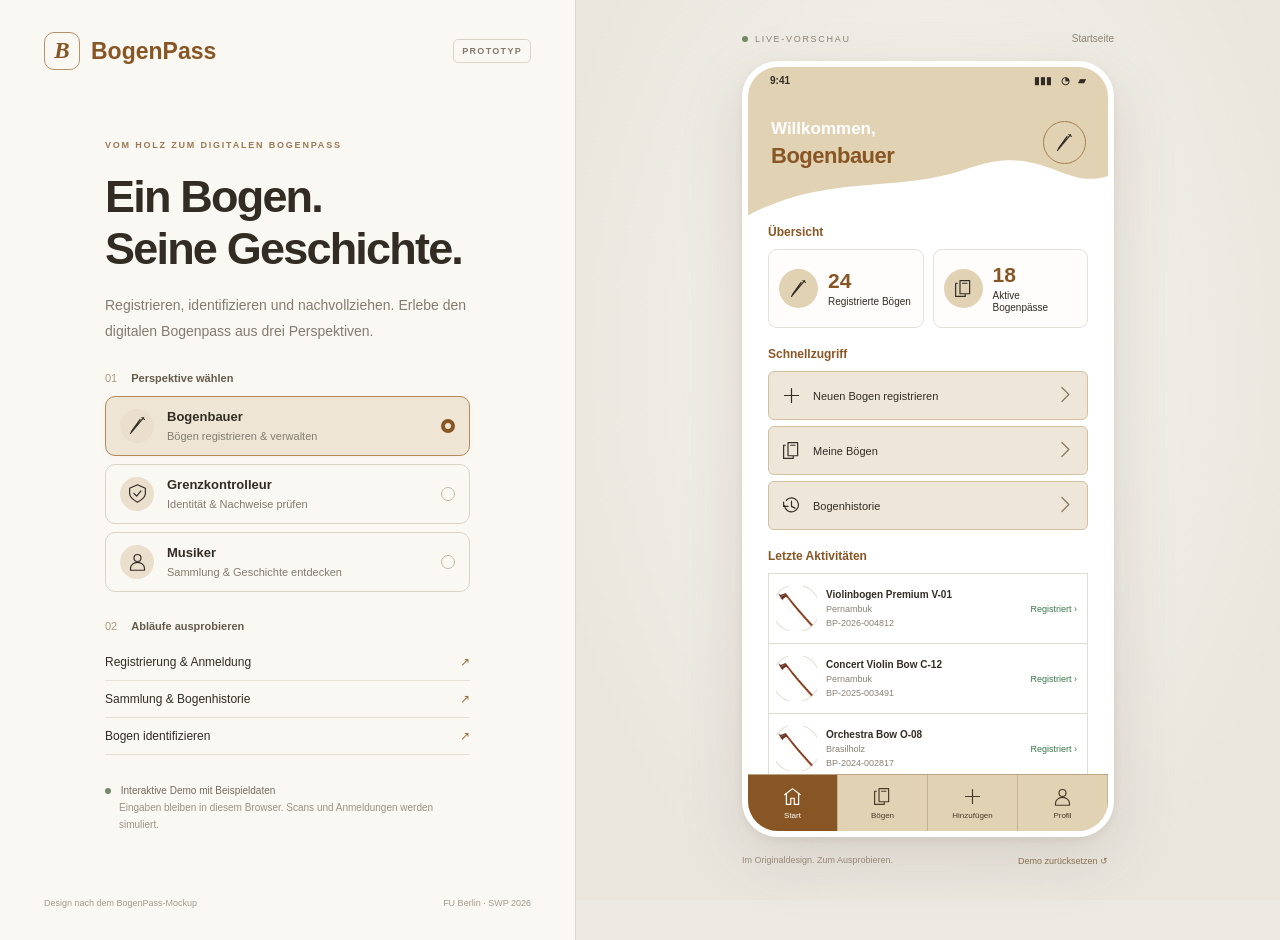
==== BogenPass_Interaktiv_04-11-2026_v0.1.html @ 751c23af "Init" ====
<!doctype html><html lang="de"><head><meta charset="UTF-8"><meta name="viewport" content="width=device-width,initial-scale=1,viewport-fit=cover"><meta name="theme-color" content="#e1d2b4"><meta name="color-scheme" content="light"><title>BogenPass – Interaktiver Prototyp</title><meta name="description" content="Der digitale Bogenpass. Interaktiver Prototyp für Registrierung, Sammlung und Identifikation von Streichbögen."><style>:root{--brown:#885525;--sand:#e1d2b4;--line:#dbd4c9;--ink:#322c25;--muted:#837b70;--cream:#f5f1e9;--green:#387749}*{box-sizing:border-box}body{margin:0;background:#edeae3;color:var(--ink);font:14px 'DM Sans',Arial,sans-serif}button,input,select{font:inherit}button,a,input,select{ -webkit-tap-highlight-color:transparent}button{cursor:pointer}button:focus-visible,a:focus-visible{outline:3px solid #b88b52;outline-offset:3px}button{color:inherit}a{color:inherit;text-decoration:none}.lab{width:45%;max-width:650px;min-height:100vh;background:#faf8f3;padding:32px 44px;display:flex;flex-direction:column;border-right:1px solid #dcd6cb}.brand{display:flex;align-items:center;gap:11px;font:800 23px Manrope,Arial;color:var(--brown)}.brandmark{display:grid;place-items:center;width:36px;height:38px;border:1px solid #b59268;border-radius:10px;font-family:Georgia,serif;font-style:italic}.pill{margin-left:auto;font:600 9px Arial;letter-spacing:1.3px;border:1px solid var(--line);padding:6px 8px;border-radius:5px;color:var(--muted)}.labbody{max-width:415px;margin:auto;padding:45px 0 35px}.eyebrow{font-size:9px;font-weight:700;letter-spacing:1.8px;color:#9a7955}h1{font:600 45px/1.16 Manrope,Arial;letter-spacing:-1.8px;margin:21px 0 18px}.intro{font-size:14px;line-height:1.8;color:var(--muted);max-width:365px}.caption{font-size:11px;color:#ad9b82;margin:28px 0 12px;display:flex;gap:14px}.caption span{font-size:11px;color:#655b4c;font-weight:600}.role{display:flex;align-items:center;gap:13px;background:transparent;border:1px solid var(--line);border-radius:10px;width:100%;text-align:left;padding:12px 14px;margin:8px 0}.role.active{background:#eee5d5;border-color:#b18b5c;box-shadow:0 2px 7px #76572e08}.role .roleicon{width:34px;height:34px;background:#e9dfcc;border-radius:50%;display:grid;place-items:center}.role b{display:block;font-size:13px;margin-bottom:3px}.role small{font-size:11px;color:var(--muted)}.radio{width:14px;height:14px;border:1px solid #c6b89f;border-radius:50%;margin-left:auto}.active .radio{border:4px solid var(--brown)}.scenarios button{display:flex;justify-content:space-between;width:100%;padding:11px 0;border:0;border-bottom:1px solid #e8e1d6;background:none;text-align:left;font-size:12px}.scenarios button span{color:#99723e}.note{font-size:10px;color:#746b60;line-height:1.7;margin-top:27px}.dot{display:inline-block;width:6px;height:6px;background:#758964;border-radius:50%;margin-right:7px}.note small{font-size:10px;color:#9a9185;padding-left:14px;display:block;max-width:330px}.lab footer{display:flex;justify-content:space-between;gap:10px;font-size:9px;color:#a49b8e}.stage{position:fixed;inset:0 0 0 45%;display:flex;flex-direction:column;align-items:center;justify-content:center;padding:24px;background:radial-gradient(ellipse at 50% 40%,#f8f6f0 0,#eae6de 80%)}.preview-label{display:flex;align-items:center;font-size:9px;letter-spacing:1.7px;color:#8c8375;margin-bottom:17px;width:372px}.preview-label #screenlabel{margin-left:auto;letter-spacing:0;font-size:10px}.phone{width:372px;height:min(776px,calc(100dvh - 115px));min-height:570px;background:white;border:6px solid #fff;border-radius:36px;box-shadow:0 22px 65px #493a2925,0 3px 9px #493a2912;overflow:hidden;position:relative;display:flex;flex-direction:column}.statusbar{height:29px;flex-shrink:0;background:var(--sand);display:flex;justify-content:space-between;padding:8px 22px 0;font-size:10px;font-weight:bold}header{height:123px;position:relative;flex-shrink:0;padding:23px 23px 36px;isolation:isolate}header:before{content:'';position:absolute;inset:-1px 0 0;background:var(--sand);clip-path:path('M0 0H400V61C350 132 300 45 220 88S80 65 0 123Z');z-index:-1}header p{color:white;font-size:17px;font-weight:600;margin:0 0 4px}header h2{font-size:22px;color:var(--brown);margin:0;font-weight:800;letter-spacing:-.5px}.headicon{position:absolute;right:22px;top:25px;border:1px solid #a47d51;width:43px;height:43px;border-radius:50%;display:grid;place-items:center}.back{border:0;background:none;padding:0 0 9px;font-size:11px;color:var(--brown)}#content{flex:1;min-height:0;overflow:auto;padding:2px 20px 22px;scrollbar-width:thin}h3{font-size:12px;color:var(--brown);margin:19px 0 10px}h3:first-child{margin-top:4px}.stats{display:grid;grid-template-columns:1fr 1fr;gap:9px}.stat{display:flex;align-items:center;gap:10px;border:1px solid #e4e0d9;border-radius:9px;padding:13px 10px;background:#fefdfb}.stat .round{background:var(--sand);width:39px;height:39px;border-radius:50%;display:grid;place-items:center;flex-shrink:0}.stat b{display:block;color:var(--brown);font-size:21px}.stat small{font-size:10px;line-height:1.2;display:block;margin-top:3px}.quick{display:flex;width:100%;align-items:center;gap:11px;text-align:left;background:#eee6d8;border:1px solid #d3c0a2;border-radius:6px;padding:12px;margin:6px 0;font-size:11px}.quick .chev{margin-left:auto;color:#8a7760}.bowrow{display:flex;align-items:center;width:100%;text-align:left;background:white;border:1px solid #e0dbd3;padding:12px 7px;gap:9px}.bowrow:first-child{border-radius:8px 8px 0 0}.bowrow:last-child{border-radius:0 0 8px 8px}.bowrow+.bowrow{border-top:0}.bowrow img{width:41px;height:45px;object-fit:cover}.bowrow b{font-size:10px;display:block;line-height:1.5}.bowrow small{font-size:9px;color:#8a8174;display:block;line-height:1.6}.bowrow .badge{margin-left:auto;color:var(--green);font-size:9px;padding-right:3px}.bowrow:hover{background:#fcfaf6}.bottomnav{height:57px;display:flex;background:var(--sand);border-top:1px solid #bca483;flex-shrink:0}.bottomnav button{flex:1;border:0;border-right:1px solid #c5b28e;background:transparent;display:flex;flex-direction:column;align-items:center;justify-content:center;gap:4px;font-size:8px}.bottomnav button.active{background:var(--brown);color:#fff}.icon{width:21px;height:21px;stroke:currentColor;stroke-width:1.35;fill:none;stroke-linecap:round;stroke-linejoin:round}.stagefoot{display:flex;justify-content:space-between;width:372px;font-size:9px;color:#9a8e7c;margin-top:18px}.stagefoot button{border:0;background:none;color:#8c7557;font-size:9px}.search{width:100%;background:#f2ecdf;border:1px solid #d1bb97;border-radius:6px;padding:11px 12px;margin:4px 0 15px}.filters{display:flex;gap:6px;margin-bottom:15px}.filters button{font-size:10px;border:1px solid var(--line);border-radius:20px;background:white;padding:7px 12px}.filters button.active{background:var(--brown);color:white;border-color:var(--brown)}.hero-bow{display:block;width:172px;height:172px;border-radius:50%;margin:5px auto 23px;border:1px solid #bfa17a;object-fit:cover}.primary,.secondary{width:100%;border:1px solid #ad8857;border-radius:8px;padding:12px;font-size:12px;margin-top:10px;background:var(--sand)}.primary:hover{background:#d4bd94}.secondary{background:white}.split{display:flex;gap:9px}.split>*{flex:1}.field{display:block;font-size:10px;color:#625747;margin:11px 0}.field input,.field select{display:block;width:100%;padding:11px;border:1px solid #e2dcd2;background:#f0efec;border-radius:8px;margin-top:5px;outline-color:#ac8656}.field input[type=file]{font-size:10px}.hint{font-size:11px;color:var(--muted);line-height:1.6}.center{text-align:center}.smalllink{display:block;text-align:right;color:var(--brown);font-size:10px;margin-top:12px;border:0;background:transparent;width:100%}.detail{margin:0}.detail div{display:flex;justify-content:space-between;gap:15px;border-bottom:1px solid #eee9e1;padding:9px 0;font-size:11px}.detail dt{color:var(--muted)}.detail dd{margin:0;text-align:right;font-weight:500}.idcard{padding:13px;border:1px solid #d1bb97;border-radius:8px;background:#f7f1e6;margin:10px 0 17px}.idcard b{display:block;font-size:13px}.idcard small{font-size:10px;color:var(--muted);line-height:2}.alert{padding:12px;border:1px solid #a4cfb0;background:#e9f6ec;border-radius:8px;color:#356542;font-size:11px;line-height:1.5;margin:15px 0}.alert.error{border-color:#e5aaaa;background:#fff0ef;color:#9b3d36}.timeline{padding-left:23px;border-left:1px solid #d1bb97;margin:20px 10px}.event{position:relative;border:1px solid #ded6c8;border-radius:8px;padding:12px;margin:13px 0}.event:before{content:'';position:absolute;width:12px;height:12px;background:var(--sand);border:1px solid #aa8758;border-radius:50%;left:-31px;top:17px}.event time{font-size:9px;color:#a17a47}.event b{display:block;font-size:11px;margin:3px 0}.event p{font-size:10px;color:#7f7567;margin:0;line-height:1.6}.scanframe{height:218px;border:1px solid #b79a73;position:relative;margin:8px 0 18px;display:grid;place-items:center;background:#faf8f3}.scanframe img{width:175px;height:175px;object-fit:cover}.scanframe:before,.scanframe:after{content:'';position:absolute;width:29px;height:29px;border-color:var(--brown);border-style:solid}.scanframe:before{left:12px;top:12px;border-width:3px 0 0 3px}.scanframe:after{right:12px;bottom:12px;border-width:0 3px 3px 0}.scanline{position:absolute;left:20px;right:20px;height:2px;background:#a17a47;animation:scan 1.4s infinite alternate;box-shadow:0 0 15px #bda67a}@keyframes scan{from{top:25px}to{top:190px}}.resultmark{position:absolute;display:grid;place-items:center;bottom:15px;right:20px;width:49px;height:49px;background:#4ca951;color:white;font-size:30px;border-radius:50%}.resultmark.fail{background:#bd4b44}.profile{display:flex;align-items:center;gap:12px;margin:5px 0 24px}.avatar{width:49px;height:49px;background:var(--sand);border-radius:50%;display:grid;place-items:center}.profile b{font-size:14px;color:var(--brown)}.profile small{display:block;font-size:10px;color:var(--muted);margin-top:5px}.empty{padding:30px 5px;color:var(--muted);text-align:center;font-size:12px}.step{display:flex;gap:5px;margin-bottom:15px}.step span{height:3px;background:#eee7db;flex:1}.step .done{background:var(--brown)}dialog{border:1px solid #d4c2a4;border-radius:17px;max-width:360px;width:calc(100% - 30px);padding:27px;box-shadow:0 15px 80px #31231133}dialog::backdrop{background:#2d241e55;backdrop-filter:blur(3px)}.close{position:absolute;right:12px;top:9px;background:none;border:0;font-size:25px;color:var(--muted)}dialog h2{color:var(--brown);font-size:20px;margin:8px 0 15px}dialog p{font-size:12px;line-height:1.6}#toast{position:fixed;bottom:25px;left:50%;transform:translateX(-50%);background:#403425;color:white;padding:12px 20px;border-radius:9px;box-shadow:0 5px 20px #0002;font-size:12px;opacity:0;pointer-events:none;transition:opacity .2s;z-index:5}#toast.show{opacity:1}.upload{background:#f5efe3;border:1px dashed #b99b70;border-radius:10px;padding:16px;text-align:center}.upload input{width:100%;font-size:10px;margin-top:12px}.passwordwrap{display:flex;align-items:center;background:#f0efec;border:1px solid #e2dcd2;border-radius:8px;margin-top:5px}.passwordwrap input{border:0;margin:0;background:transparent;min-width:0}.passwordwrap button{border:0;background:none;color:var(--brown);font-size:10px;margin-right:9px}.success-icon{font-size:34px;background:#4ca951;color:white;width:65px;height:65px;border-radius:50%;display:grid;place-items:center;margin:12px auto 20px}@media(min-height:870px){.labbody{padding-top:70px;padding-bottom:65px}}@media(max-width:1000px){.lab{padding:28px; width:43%}.stage{left:43%}h1{font-size:37px}.lab footer{flex-direction:column}}@media(max-width:700px){body{background:white}.lab{min-height:0;width:100%;max-width:none;padding:15px 18px;border:0}.brand{font-size:19px}.brandmark{width:29px;height:30px}.labbody{padding:0;max-width:none;width:100%}.eyebrow,h1,.intro,.caption,.scenarios,.note,.lab footer{display:none}#roles{display:flex;gap:6px;margin-top:12px}.role{padding:9px 5px;justify-content:center;border-radius:7px;gap:0}.role b{font-size:10px;margin:0}.role small,.roleicon,.radio{display:none!important}.stage{position:static;padding:6px 0 0;background:white}.preview-label,.stagefoot{display:none}.phone{border:0;border-radius:0;width:100%;max-width:450px;height:calc(100dvh - 116px);min-height:510px;box-shadow:none}.statusbar{display:none}header:before{clip-path:polygon(0 0,100% 0,100% 55%,95% 65%,85% 70%,70% 60%,60% 62%,40% 80%,25% 78%,12% 80%,0 100%)}#toast{bottom:70px;width:85%;text-align:center}}

/* Shared export and mobile app presentation */
:root{color-scheme:light}body{font-family:Arial,sans-serif}h1{font-family:Arial,sans-serif}
header:before{display:none}.header-wave{position:absolute;inset:0;width:100%;height:100%;z-index:-1;pointer-events:none}
header{isolation:isolate}.statusbar{background:#e1d2b4;color:#322c25}
.bottomnav{background:#e1d2b4}.bottomnav button{background:#e1d2b4;color:#493a29;appearance:none}.bottomnav button.active{background:#885525;color:#fff}.bottomnav button.active svg{stroke:#fff}
.mobile-switch{display:none}
@media(max-width:700px){
 html,body{height:100%;overflow:hidden;background:#fff}
 .lab{height:44px;min-height:0;padding:0 16px;display:flex;flex-direction:row;align-items:center;background:#faf8f3;border-bottom:1px solid #e8e0d2}
 .lab>.brand,.labbody{display:none}.mobile-switch{display:flex;width:100%;align-items:center;justify-content:space-between;gap:10px;color:#88775f;font-size:10px}
 .mobile-switch label{display:flex;align-items:center;gap:7px}.mobile-switch select{appearance:auto;border:1px solid #cbb694;border-radius:6px;background:#f4ede0;color:#795027;font-size:11px;font-weight:600;padding:5px 7px;max-width:175px;outline-color:#aa8659}
 .stage{height:calc(100% - 44px);height:calc(100dvh - 44px);padding:0;display:flex;justify-content:flex-start}.phone{width:100%;height:100%;min-height:0;max-width:450px;flex-shrink:1}.statusbar{display:none}
 header{height:137px;padding:27px 23px 36px}header p{color:#fff;font-size:17px}header h2{color:#885525;font-size:23px}.headicon{top:28px;background:#e1d2b4;color:#493a29}
 #content{padding-top:8px;padding-bottom:20px}h3{color:#885525}.stat b{color:#885525}.stat .round{background:#e1d2b4}
 .bottomnav{height:calc(60px + env(safe-area-inset-bottom,0px));padding-bottom:env(safe-area-inset-bottom,0px)}.bottomnav button{font-size:9px}.bottomnav .icon{width:23px;height:23px}
}
</style></head><body><aside class="lab"><a class="brand" href="#home"><span class="brandmark">B</span> BogenPass<span class="pill">PROTOTYP</span></a><div class="labbody"><div class="eyebrow">VOM HOLZ ZUM DIGITALEN BOGENPASS</div><h1>Ein Bogen.<br>Seine Geschichte.</h1><p class="intro">Registrieren, identifizieren und nachvollziehen. Erlebe den digitalen Bogenpass aus drei Perspektiven.</p><div class="caption">01 <span>Perspektive wählen</span></div><div id="roles"></div><div class="caption">02 <span>Abläufe ausprobieren</span></div><div class="scenarios"><button data-go="welcome">Registrierung & Anmeldung <span>↗</span></button><button data-go="collection">Sammlung & Bogenhistorie <span>↗</span></button><button data-go="scan">Bogen identifizieren <span>↗</span></button></div><div class="note"><span class="dot"></span> Interaktive Demo mit Beispieldaten<br><small>Eingaben bleiben in diesem Browser. Scans und Anmeldungen werden simuliert.</small></div></div><footer>Design nach dem BogenPass-Mockup <span>FU Berlin · SWP 2026</span></footer><div class="mobile-switch"><span>Interaktive Demo</span><label>Rolle <select id="mobile-role" aria-label="Demo-Rolle wählen"><option value="builder">Bogenbauer</option><option value="control">Grenzkontrolleur</option><option value="musician">Musiker</option></select></label></div></aside><main class="stage"><div class="preview-label"><span class="dot"></span> LIVE-VORSCHAU <span id="screenlabel">Startseite</span></div><div class="phone"><div class="statusbar"><span>9:41</span><span>▮▮▮ &nbsp; ◔ &nbsp; ▰</span></div><header id="header"></header><section id="content"></section><nav id="nav" aria-label="Hauptnavigation"></nav></div><div class="stagefoot"><span>Im Originaldesign. Zum Ausprobieren.</span><button id="reset">Demo zurücksetzen ↺</button></div></main><dialog id="modal"><form method="dialog"><button class="close" aria-label="Schließen">×</button></form><div id="modalbody"></div></dialog><div id="toast" role="status"></div><script>const $=s=>document.querySelector(s);const icons={home:'M3 10 12 3l9 7M5 9v12h5v-7h4v7h5V9',collection:'M8 3h11v15H8zM5 6H3v15h11v-2M11 6h5',add:'M12 4v16M4 12h16',user:'M12 12a4 4 0 1 0 0-8 4 4 0 0 0 0 8M4 22v-2a8 7 0 0 1 16 0v2Z',scan:'M3 8V3h5M16 3h5v5M21 16v5h-5M8 21H3v-5M7 12h10',shield:'M12 2 3 6v6c0 5 9 10 9 10s9-5 9-10V6ZM8 12l3 3 5-6',history:'M3 8v5h5M4 12a8 8 0 1 0 2-6M12 7v6l4 2',arrow:'m9 4 8 8-8 8',bow:'M4 21 19 3M5 19l10-14M17 3l3 2',edit:'m4 16 12-12 4 4-12 12-5 1Z',check:'m5 12 5 5L20 6',mail:'M3 5h18v14H3zM3 5l9 8 9-8',settings:'M12 8a4 4 0 1 0 0 8 4 4 0 0 0 0-8M12 2v3M12 19v3M2 12h3M19 12h3M5 5l2 2M17 17l2 2M5 19l2-2M17 7l2-2'};const ico=k=>`<svg class="icon" viewBox="0 0 24 24" aria-hidden="true"><path d="${icons[k]||icons.bow}"/></svg>`;const roles={builder:{title:'Bogenbauer',desc:'Bögen registrieren & verwalten',icon:'bow',name:'Max Mustermann',email:'max.mustermann@bogenpass.de'},control:{title:'Grenzkontrolleur',desc:'Identität & Nachweise prüfen',icon:'shield',name:'Martin Schneider',email:'martin.schneider@example.de'},musician:{title:'Musiker',desc:'Sammlung & Geschichte entdecken',icon:'user',name:'Anna Wagner',email:'anna.wagner@bogenpass.de'}};const original=[{id:'BGP-8F4A-291C',name:'Violinbogen Premium V-01',wood:'Pernambuk',serial:'BP-2026-004812',year:'2026',weight:'61,5',length:'74,5',maker:'Bogenbau Musterwerkstatt GmbH',winding:'Silberdraht'},{id:'BGP-3C1B-723A',name:'Concert Violin Bow C-12',wood:'Pernambuk',serial:'BP-2025-003491',year:'2025',weight:'62,0',length:'74,3',maker:'Müller Geigenbau',winding:'Silberdraht'},{id:'BGP-4E2C-391B',name:'Orchestra Bow O-08',wood:'Brasilholz',serial:'BP-2024-002817',year:'2024',weight:'60,7',length:'74,0',maker:'Atelier Schneider',winding:'Neusilber'},{id:'BGP-6A7D-829C',name:'Soloist Bow S-21',wood:'Pernambuk',serial:'BP-2026-005106',year:'2026',weight:'61,2',length:'74,5',maker:'Bogenbau Musterwerkstatt GmbH',winding:'Silberdraht'},{id:'BGP-1A2B-820D',name:'Master Bow M-03',wood:'Carbon',serial:'BP-2023-001954',year:'2023',weight:'59,8',length:'74,5',maker:'Atelier Schneider',winding:'Silberdraht'},{id:'BGP-9D7C-010A',name:'Heritage Bow H-15',wood:'Pernambuk',serial:'BP-2022-000763',year:'2022',weight:'62,1',length:'74,2',maker:'Müller Geigenbau',winding:'Silberdraht'}];let saved;try{saved=JSON.parse(localStorage.getItem('bogenpass-demo'))}catch{}let bows=saved?.bows||structuredClone(original),role=saved?.role||'builder',page='home',selected=bows[0],draft={},filter='Alle',scanTimer;const esc=s=>String(s??'').replace(/[&<>"']/g,c=>({'&':'&amp;','<':'&lt;','>':'&gt;','"':'&quot;',"'":'&#39;'}[c]));function persist(){try{localStorage.setItem('bogenpass-demo',JSON.stringify({bows,role}))}catch{}}function toast(msg){$('#toast').textContent=msg;$('#toast').classList.add('show');setTimeout(()=>$('#toast').classList.remove('show'),2800)}function go(p){clearTimeout(scanTimer);page=p;render();$('#content').scrollTop=0}const img='<img src="[data-uri]" alt="Streichbogen aus braunem Holz">';function head(a,b,back=false){$('#header').innerHTML=`<svg class="header-wave" viewBox="0 0 400 140" preserveAspectRatio="none" aria-hidden="true"><path fill="#e1d2b4" d="M0 0H400V91C350 108 327 52 246 82S92 87 0 136Z"/></svg>${back?'<button class="back" data-go="collection">‹ Zur Sammlung</button>':`<p>${a}</p>`}<h2>${b}</h2><span class="headicon">${ico(roles[role].icon)}</span>`}function quick(icon,label,p){return `<button class="quick" data-go="${p}">${ico(icon)}${label}<span class="chev">${ico('arrow')}</span></button>`}function row(b,badge='Aktiv'){return `<button class="bowrow" data-bow="${esc(b.id)}">${img}<span><b>${esc(b.name)}</b><small>${esc(b.wood)}<br>${esc(b.serial)}</small></span><span class="badge">${badge} ›</span></button>`}function details(b){return `<dl class="detail">${Object.entries({'Holzart':b.wood,'Herstellungsjahr':b.year,'Seriennummer':b.serial,'Gewicht':b.weight+' g','Länge':b.length+' cm','Hersteller':b.maker,'Material Wicklung':b.winding,'Bogen-ID':b.id}).map(([k,v])=>`<div><dt>${k}</dt><dd>${esc(v)}</dd></div>`).join('')}</dl>`}function field(label,name,type='text',value='',required=true){return `<label class="field">${label}<input name="${name}" type="${type}" value="${esc(value)}" ${required?'required':''}></label>`}function modal(title,body){$('#modalbody').innerHTML=`<h2>${title}</h2>${body}`;$('#modal').showModal()}function render(){persist();$('#mobile-role').value=role;$('#roles').innerHTML=Object.entries(roles).map(([k,r])=>`<button class="role ${k===role?'active':''}" data-role="${k}" aria-pressed="${k===role}"><span class="roleicon">${ico(r.icon)}</span><span><b>${r.title}</b><small>${r.desc}</small></span><span class="radio"></span></button>`).join('');let navs=role==='builder'?['home','collection','add','profile']:['home','collection','scan','profile'];const navnames={home:'Start',collection:'Bögen',add:'Hinzufügen',profile:'Profil',scan:'Scannen'};$('#nav').className='bottomnav';$('#nav').innerHTML=navs.map(n=>`<button data-go="${n}" class="${(page===n||(['detail','history'].includes(page)&&n==='collection')||(['add2','success'].includes(page)&&n==='add'))?'active':''}">${ico(n==='profile'?'user':n)}<span>${navnames[n]}</span></button>`).join('');$('#nav').style.display=['welcome','login','register','register2'].includes(page)?'none':'flex';$('#screenlabel').textContent=({home:'Startseite',collection:'Sammlung',detail:'Bogenpass',history:'Bogenhistorie',scan:'Identifikation',add:'Bogen registrieren',add2:'Bogen registrieren',success:'Registriert',profile:'Mein Profil',welcome:'Willkommen',login:'Anmeldung',register:'Registrierung',register2:'Rolle wählen',scanresult:'Scan-Ergebnis'})[page]||'';let c='';head('Willkommen,',roles[role].title);
if(page==='home'){let stats=role==='control'?[['shield','132','Kontrollen heute'],['check','128','Erfolgreich geprüft']]:[['bow',role==='musician'?'3':String(24+bows.length-original.length),role==='musician'?'Meine Bögen':'Registrierte Bögen'],['collection',role==='musician'?'3':'18','Aktive Bogenpässe']];c=`<h3>Übersicht</h3><div class="stats">${stats.map(([i,n,t])=>`<div class="stat"><span class="round">${ico(i)}</span><span><b>${n}</b><small>${t}</small></span></div>`).join('')}</div><h3>Schnellzugriff</h3>${role==='builder'?quick('add','Neuen Bogen registrieren','add'):role==='control'?quick('scan','Bogen scannen','scan'):quick('collection','Meine Bögen','collection')}${quick(role==='control'?'shield':'collection',role==='control'?'Letzte Kontrollen':'Meine Bögen','collection')}${quick('history','Bogenhistorie','history')}<h3>${role==='control'?'Letzte Kontrollen':role==='musician'?'Meine Bögen':'Letzte Aktivitäten'}</h3>${bows.slice(0,3).map(b=>row(b,role==='control'?'Geprüft':role==='builder'?'Registriert':'Aktiv')).join('')}`;}
if(page==='collection'){head('Ihre Sammlung','Meine Bögen');c=`<input class="search" id="search" placeholder="⌕  Namen oder Bogen-ID suchen" aria-label="Bögen durchsuchen"><div class="filters">${['Alle','Pernambuk','Carbon'].map(f=>`<button data-filter="${f}" class="${filter===f?'active':''}">${f}</button>`).join('')}</div><div id="bowlist"></div>${role==='builder'?'<button class="primary" data-go="add">+ Neuen Bogen registrieren</button>':''}<p class="hint" id="count"></p>`;}
if(page==='detail'){head('','Bogen – Infos',true);c=`<div class="idcard"><b>${esc(selected.name)}</b><small>Digitaler Bogenpass · ${esc(selected.id)}</small></div>${img.replace('<img','<img class="hero-bow"')}${details(selected)}<div class="alert">✓ Registrierter Bogen · Bogenpass aktiv</div><div class="split"><button class="secondary" data-action="transfer">Besitz übertragen</button><button class="primary" data-go="history">Bogenhistorie</button></div>`;}
if(page==='history'){head('Lückenlos dokumentiert','Bogenhistorie');c=`<button class="back" data-go="detail">‹ Zum Bogenpass</button><div class="idcard"><b>${esc(selected.name)}</b><small>${esc(selected.serial)}</small></div><p class="hint">Chronologische Ereignisse</p><div class="timeline">${[['15.06.'+selected.year,'Bogen registriert',selected.maker],['15.06.'+selected.year,'Digitaler Bogenpass erstellt','Bogen wurde analysiert und eindeutig identifiziert.'],['04.07.'+selected.year,'Besitzer geändert','Musiker: Max Mustermann'],['21.09.'+selected.year,'Grenzkontrolle','Flughafen Frankfurt, Deutschland · Erfolgreich geprüft'],['03.10.'+selected.year,'Identifikation durchgeführt','Übereinstimmung: 99 %'],['05.10.'+selected.year,'Besitzer geändert','Musikerin: Anna Wagner'],...(selected.transfer?[['27.10.2026','Besitz übertragen',selected.transfer]]:[])].map(([t,n,d])=>`<div class="event"><time>${esc(t)}</time><b>${n}</b><p>${esc(d)}</p></div>`).join('')}</div>`;}
if(page==='add'||page==='add2'){head('Fügen Sie hier Ihren','neuen Bogen hinzu');c=`<div class="step"><span class="done"></span><span class="${page==='add2'?'done':''}"></span></div><form id="bowform">${page==='add'?`<p class="hint">Fügen Sie Ihren gebauten Bogen ein.</p><div class="upload">${ico('add')}<div id="photolabel">Foto des Bogens hinzufügen</div><input type="file" id="bowphoto" accept="image/*" aria-label="Bogenfoto hochladen"></div>${field('Bezeichnung / Modellname','name','text',draft.name)}<label class="field">Holzart<select name="wood"><option>Pernambuk</option><option>Brasilholz</option><option>Carbon</option><option>Anderes Holz</option></select></label>${field('Herstellungsjahr','year','number',draft.year||'2026')}${field('Seriennummer / interne Werkstattnummer','serial','text',draft.serial)}<button class="primary">Weiter →</button>`:`${field('Gewicht (g)','weight','text',draft.weight)}${field('Länge (cm)','length','text',draft.length)}${field('Hersteller','maker','text',draft.maker||'Bogenbau Musterwerkstatt GmbH')}${field('Material Wicklung','winding','text',draft.winding||'Silberdraht')}<div class="idcard"><small>Bogen-ID wird automatisch erstellt</small></div><button class="primary">In die Sammlung hinzufügen</button><button type="button" class="secondary" data-go="add">Zurück</button>`}<button type="button" class="smalllink" data-go="collection">Abbrechen</button></form>`;}
if(page==='success'){head('Bogen erfolgreich','hinzugefügt');c=`<div class="success-icon">✓</div><div class="idcard"><b>${esc(selected.name)}</b><small>${esc(selected.id)}</small></div>${details(selected)}<div class="alert">Der digitale Bogenpass wurde erstellt. Ihr Bogen ist jetzt in Ihrer Sammlung verfügbar.</div><button class="primary" data-go="detail">Bogenpass öffnen</button><button class="secondary" data-go="collection">Zur Sammlung</button>`;}
if(page==='scan'){head('Eindeutig identifizieren','Bogen scannen');c=`<div class="scanframe">${img}<span id="scanline"></span></div><h2 class="center" style="font-size:19px">Scannen Sie das Objekt</h2><p class="hint">Der Bogen wird anhand eindeutiger Merkmale im Holz mit der Datenbank verglichen.</p><p class="hint">✓ Gute Beleuchtung<br>✓ Bogen vollständig sichtbar<br>✓ Analyse dauert ca. 3 Sekunden</p><label class="field">Bogenfoto auswählen<input type="file" accept="image/*" id="scanphoto"></label><button class="primary" data-action="scan">Demo-Scan starten</button><button class="secondary" data-action="failscan">Nicht gefunden simulieren</button><p class="hint center">Prototyp: keine echte Bilderkennung</p>`;}
if(page==='scanresult'){head(draft.failscan?'Bogen nicht':'Bogen erfolgreich',draft.failscan?'gefunden':'identifiziert');c=`<div class="scanframe">${img}<span class="resultmark ${draft.failscan?'fail':''}">${draft.failscan?'×':'✓'}</span></div>${draft.failscan?'<div class="alert error">Für diesen Bogen wurde kein Eintrag in der Datenbank gefunden. Fotografieren Sie den Bogen erneut aus einem anderen Winkel.</div>':`<div class="idcard"><b>${esc(selected.name)}</b><small>Simulierte Übereinstimmung: 99 %</small></div>${details(selected)}<div class="alert">✓ Ihr Bogen wurde in der Datenbank gefunden.</div><button class="primary" data-go="detail">Bogenpass anzeigen</button>`}<button class="secondary" data-go="scan">Erneut scannen</button>`;}
if(page==='profile'){head('Mein Profil',roles[role].title);c=`<div class="profile"><span class="avatar">${ico('user')}</span><span><b>${esc(roles[role].name)}</b><small>${roles[role].title}</small></span><button class="back" data-action="editprofile" style="margin-left:auto">${ico('edit')}</button></div><h3>Persönliche Informationen</h3><dl class="detail">${Object.entries({'E-Mail':roles[role].email,'Telefon':'+49 171 1234567',[role==='control'?'Dienststelle':'Adresse']:role==='control'?'Bundespolizei – Flughafen Frankfurt':'Geigenbauweg 12, 10115 Berlin',[role==='builder'?'Werkstatt':'Land']:role==='builder'?'Mustermann Geigenbau':'Deutschland','Mitglied seit':'15.06.2026'}).map(([k,v])=>`<div><dt>${k}</dt><dd>${esc(v)}</dd></div>`).join('')}</dl><h3>Konto</h3>${quick('edit','Passwort ändern','password')}${quick('shield','Sicherheit','security')}${quick('settings','Einstellungen','settings')}<button class="secondary" data-go="welcome">Abmelden</button>`;}
if(page==='welcome'){head('Willkommen bei','BogenPass');c=`${img.replace('<img','<img class="hero-bow" style="width:215px;height:215px;margin-top:15px"')}<p class="hint center" style="margin:30px 10px">Der digitale Bogenpass für eine sichere Registrierung, Identifikation und Überprüfung von Streichbögen.</p><button class="primary" data-go="login">Anmelden</button><button class="secondary" data-go="register">Registrieren</button><button class="smalllink center" data-go="home">Demo direkt ausprobieren →</button>`;}
if(page==='login'){head('Willkommen zurück','Anmeldung');c=`${img.replace('<img','<img class="hero-bow"')}<p class="hint center">Melden Sie sich bei Ihrem Konto an,<br>um fortzufahren.</p><form id="loginform">${field('E-Mail','email','email')}<label class="field">Passwort<span class="passwordwrap"><input name="password" type="password" required><button type="button" data-action="showpw">Zeigen</button></span></label><button type="button" class="smalllink" data-action="forgot">Passwort vergessen?</button><button class="primary">Anmelden</button></form><button class="smalllink center" data-go="register">Noch kein Konto erstellt?</button><p class="hint center">Demo: Beliebige E-Mail und Passwort verwenden.</p>`;}
if(page==='register'){head('Ihr digitaler Bogenpass','Registrierung');c=`<div class="step"><span class="done"></span><span></span></div><p class="hint">Füllen Sie alle Felder aus, um fortzufahren.</p><form id="registerform">${field('Vorname','firstname')}${field('Nachname','lastname')}${field('E-Mail','email','email')}${field('Passwort (mindestens 6 Zeichen)','password','password')}${field('Passwort wiederholen','repeat','password')}<div class="split"><button type="button" class="secondary" data-go="welcome">Abbrechen</button><button class="primary">Weiter →</button></div></form>`;}
if(page==='register2'){head('Fast geschafft','Ihre Rolle');c=`<div class="step"><span class="done"></span><span class="done"></span></div><p class="hint">Wählen Sie Ihre Rolle, um fortzufahren.</p><form id="roleform">${Object.entries(roles).map(([k,r])=>`<label class="quick">${ico(r.icon)}${r.title}<input style="margin-left:auto" type="radio" name="role" value="${k}" ${role===k?'checked':''}></label>`).join('')}<label class="field">Nachweis für Ihre Rolle (optional in dieser Demo)<input type="file" accept="image/*,.pdf"></label><p class="hint">Die Registrierung wird in diesem Prototyp simuliert.</p><button class="primary">Registrieren</button><button type="button" class="secondary" data-go="register">Zurück</button></form>`;}
$('#content').innerHTML=c;if(page==='collection'){updateList();$('#search').addEventListener('input',updateList)}bindForms();}
function updateList(){const q=$('#search').value.toLowerCase();let found=bows.filter(b=>(filter==='Alle'||b.wood===filter)&&(b.name+' '+b.id+' '+b.serial).toLowerCase().includes(q));$('#bowlist').innerHTML=found.length?found.map(b=>row(b)).join(''):'<div class="empty">Keine Bögen gefunden.<br>Versuchen Sie einen anderen Suchbegriff.</div>';$('#count').textContent=found.length+' von '+bows.length+' Bögen';}
function bindForms(){const form=$('#bowform');if(form&&draft.wood&&form.elements.wood)form.elements.wood.value=draft.wood;if(form)form.onsubmit=e=>{e.preventDefault();draft={...draft,...Object.fromEntries(new FormData(form))};if(page==='add'){if(+draft.year<1500||+draft.year>2100){toast('Bitte ein gültiges Herstellungsjahr eingeben.');return}go('add2')}else{if(![draft.weight,draft.length].every(v=>Number(String(v).replace(',','.'))>0)){toast('Gewicht und Länge müssen positive Zahlen sein.');return}let token=Array.from(crypto.getRandomValues(new Uint8Array(4)),v=>v.toString(16).padStart(2,'0')).join('').toUpperCase();selected={...draft,id:'BGP-'+token};bows.unshift(selected);draft={};go('success')}};if($('#loginform'))$('#loginform').onsubmit=e=>{e.preventDefault();toast('Demo-Anmeldung erfolgreich');go('home')};if($('#registerform'))$('#registerform').onsubmit=e=>{e.preventDefault();const f=Object.fromEntries(new FormData(e.target));if(f.password.length<6){toast('Bitte mindestens 6 Zeichen verwenden.');return}if(f.password!==f.repeat){toast('Die Passwörter stimmen nicht überein.');return}draft={firstname:f.firstname,lastname:f.lastname,email:f.email};go('register2')};if($('#roleform'))$('#roleform').onsubmit=e=>{e.preventDefault();role=new FormData(e.target).get('role');roles[role].name=draft.firstname+' '+draft.lastname;roles[role].email=draft.email;draft={};go('home');toast('Demokonto erfolgreich erstellt')};for(const id of ['bowphoto','scanphoto'])if($('#'+id))$('#'+id).onchange=e=>{const f=e.target.files[0];if(!f)return;if(!f.type.startsWith('image/')){toast('Bitte eine Bilddatei auswählen.');return}const url=URL.createObjectURL(f);if(id==='scanphoto')$('.scanframe img').src=url;else $('#photolabel').innerHTML=`<img src="${url}" alt="Ihr Bogenfoto" style="max-width:100%;height:75px;object-fit:contain">`;};}
document.addEventListener('click',e=>{const r=e.target.closest('[data-role]');if(r){role=r.dataset.role;go('home');return}const b=e.target.closest('[data-bow]');if(b){selected=bows.find(x=>x.id===b.dataset.bow);go('detail');return}const f=e.target.closest('[data-filter]');if(f){filter=f.dataset.filter;const q=$('#search').value;render();$('#search').value=q;updateList();return}const g=e.target.closest('[data-go]');if(g){const p=g.dataset.go;if(['password','security','settings'].includes(p)){accountModal(p);return}if(p==='add'&&!['add','add2'].includes(page))draft={};go(p);return}const a=e.target.closest('[data-action]');if(!a)return;switch(a.dataset.action){case 'scan':case 'failscan':draft.failscan=a.dataset.action==='failscan';$('#scanline').className='scanline';a.disabled=true;a.textContent='Bogen wird analysiert …';scanTimer=setTimeout(()=>{selected=bows[0];go('scanresult')},2200);break;case 'showpw':{const p=$('input[name=password]');p.type=p.type==='password'?'text':'password';a.textContent=p.type==='password'?'Zeigen':'Verbergen';break}case 'forgot':modal('Passwort zurücksetzen','<p>Im Prototyp können Sie sich mit einer beliebigen E-Mail-Adresse und einem Passwort anmelden. Es werden keine E-Mails verschickt.</p><button class="primary" onclick="document.querySelector(\'#modal\').close()">Verstanden</button>');break;case 'transfer':modal('Besitz übertragen',`<p>Übertragen Sie den Bogen <b>${esc(selected.name)}</b> an eine andere Person. Dieser Vorgang wird simuliert.</p><form id="transferform">${field('E-Mail des neuen Besitzers','email','email')}<button class="primary">Übertragung simulieren</button></form>`);$('#transferform').onsubmit=e=>{e.preventDefault();selected.transfer=new FormData(e.target).get('email');persist();$('#modal').close();go('history');toast('Demo-Übertragung in der Historie gespeichert')};break;case 'editprofile':modal('Profil bearbeiten',`<form id="editform">${field('Name','name','text',roles[role].name)}${field('E-Mail','email','email',roles[role].email)}<button class="primary">Speichern</button></form>`);$('#editform').onsubmit=e=>{e.preventDefault();Object.assign(roles[role],Object.fromEntries(new FormData(e.target)));$('#modal').close();render();toast('Profil für diese Sitzung aktualisiert')};}});
function accountModal(p){if(p==='security')modal('Sicherheit','<div class="alert">✓ Diese Demo verwendet ausschließlich lokale Beispieldaten.</div><p>Es gibt keine echte Anmeldung oder Verbindung zu einer Bogenpass-Datenbank. Bitte verwenden Sie keine vertraulichen Daten.</p>');if(p==='settings'){modal('Einstellungen','<p>Die Sammlung und Ihre Rollenwahl werden in diesem Browser gespeichert.</p><button class="secondary" id="modalreset">Demodaten zurücksetzen</button>');$('#modalreset').onclick=reset}if(p==='password'){modal('Passwort ändern',`<form id="pwform">${field('Neues Demo-Passwort','newpw','password')}${field('Passwort wiederholen','repeat','password')}<button class="primary">Änderung simulieren</button></form>`);$('#pwform').onsubmit=e=>{e.preventDefault();let d=new FormData(e.target);if(d.get('newpw').length<6||d.get('newpw')!==d.get('repeat')){toast('Mindestens 6 Zeichen und gleiche Passwörter erforderlich.');return}$('#modal').close();toast('Passwortänderung simuliert')}}}function reset(){try{localStorage.removeItem('bogenpass-demo')}catch{};bows=structuredClone(original);role='builder';selected=bows[0];draft={};filter='Alle';$('#modal').close();go('home');toast('Demo zurückgesetzt')}$('#mobile-role').onchange=e=>{role=e.target.value;go('home')};$('#reset').onclick=()=>{modal('Demo zurücksetzen?','<p>Selbst angelegte Bögen und die Rollenwahl werden auf die Beispieldaten zurückgesetzt.</p><button class="primary" id="confirmreset">Jetzt zurücksetzen</button>');$('#confirmreset').onclick=reset};render();
</script></body></html>
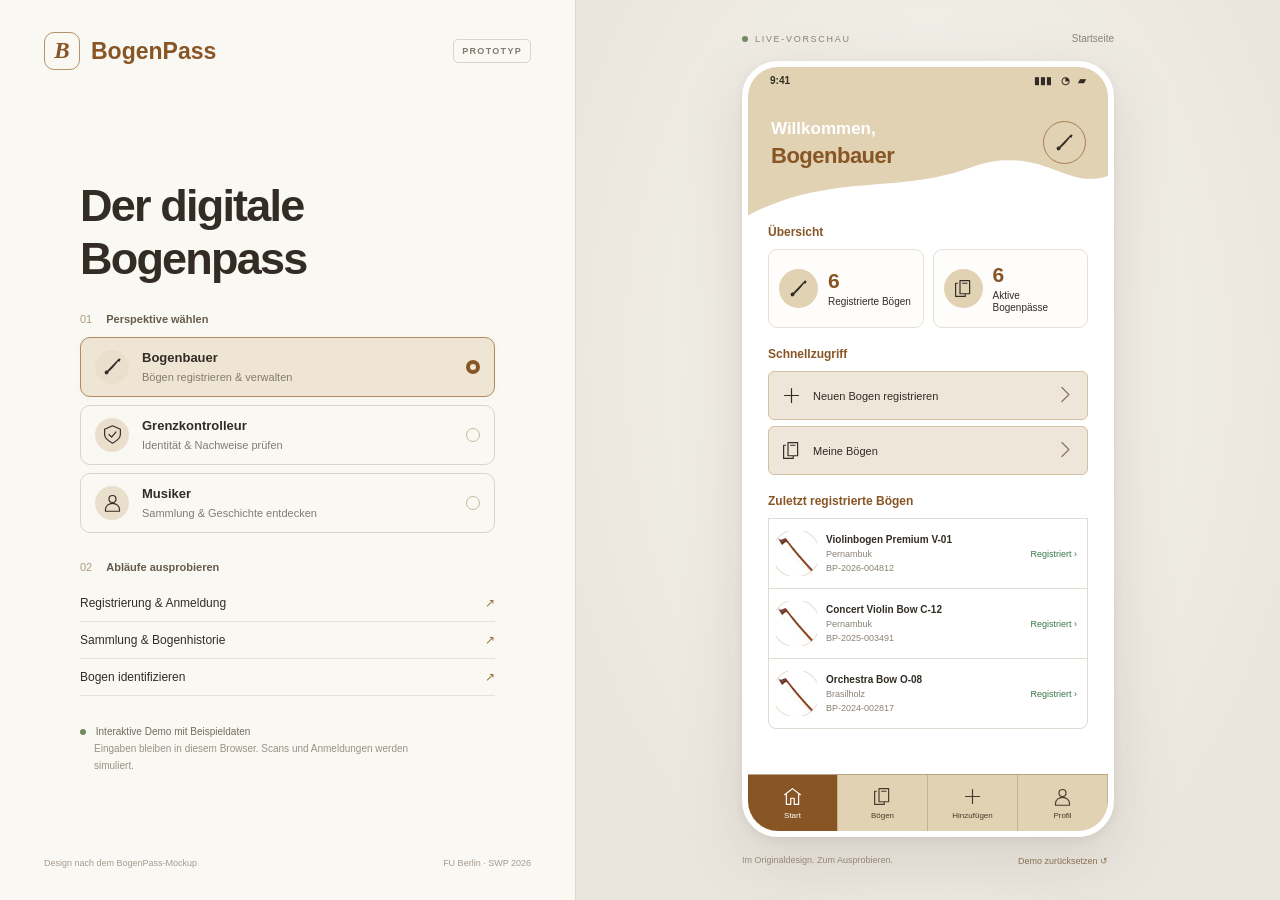
==== commit 3755e8b5: "Prepare interactive mockup for GitHub Pages" ====
--- a/BogenPass_Interaktiv_04-11-2026_v0.1.html
+++ b/BogenPass_Interaktiv_04-11-2026_v0.1.html
@@ -1,4 +1,4 @@
-<!doctype html><html lang="de"><head><meta charset="UTF-8"><meta name="viewport" content="width=device-width,initial-scale=1,viewport-fit=cover"><meta name="theme-color" content="#e1d2b4"><meta name="color-scheme" content="light"><title>BogenPass – Interaktiver Prototyp</title><meta name="description" content="Der digitale Bogenpass. Interaktiver Prototyp für Registrierung, Sammlung und Identifikation von Streichbögen."><style>:root{--brown:#885525;--sand:#e1d2b4;--line:#dbd4c9;--ink:#322c25;--muted:#837b70;--cream:#f5f1e9;--green:#387749}*{box-sizing:border-box}body{margin:0;background:#edeae3;color:var(--ink);font:14px 'DM Sans',Arial,sans-serif}button,input,select{font:inherit}button,a,input,select{ -webkit-tap-highlight-color:transparent}button{cursor:pointer}button:focus-visible,a:focus-visible{outline:3px solid #b88b52;outline-offset:3px}button{color:inherit}a{color:inherit;text-decoration:none}.lab{width:45%;max-width:650px;min-height:100vh;background:#faf8f3;padding:32px 44px;display:flex;flex-direction:column;border-right:1px solid #dcd6cb}.brand{display:flex;align-items:center;gap:11px;font:800 23px Manrope,Arial;color:var(--brown)}.brandmark{display:grid;place-items:center;width:36px;height:38px;border:1px solid #b59268;border-radius:10px;font-family:Georgia,serif;font-style:italic}.pill{margin-left:auto;font:600 9px Arial;letter-spacing:1.3px;border:1px solid var(--line);padding:6px 8px;border-radius:5px;color:var(--muted)}.labbody{max-width:415px;margin:auto;padding:45px 0 35px}.eyebrow{font-size:9px;font-weight:700;letter-spacing:1.8px;color:#9a7955}h1{font:600 45px/1.16 Manrope,Arial;letter-spacing:-1.8px;margin:21px 0 18px}.intro{font-size:14px;line-height:1.8;color:var(--muted);max-width:365px}.caption{font-size:11px;color:#ad9b82;margin:28px 0 12px;display:flex;gap:14px}.caption span{font-size:11px;color:#655b4c;font-weight:600}.role{display:flex;align-items:center;gap:13px;background:transparent;border:1px solid var(--line);border-radius:10px;width:100%;text-align:left;padding:12px 14px;margin:8px 0}.role.active{background:#eee5d5;border-color:#b18b5c;box-shadow:0 2px 7px #76572e08}.role .roleicon{width:34px;height:34px;background:#e9dfcc;border-radius:50%;display:grid;place-items:center}.role b{display:block;font-size:13px;margin-bottom:3px}.role small{font-size:11px;color:var(--muted)}.radio{width:14px;height:14px;border:1px solid #c6b89f;border-radius:50%;margin-left:auto}.active .radio{border:4px solid var(--brown)}.scenarios button{display:flex;justify-content:space-between;width:100%;padding:11px 0;border:0;border-bottom:1px solid #e8e1d6;background:none;text-align:left;font-size:12px}.scenarios button span{color:#99723e}.note{font-size:10px;color:#746b60;line-height:1.7;margin-top:27px}.dot{display:inline-block;width:6px;height:6px;background:#758964;border-radius:50%;margin-right:7px}.note small{font-size:10px;color:#9a9185;padding-left:14px;display:block;max-width:330px}.lab footer{display:flex;justify-content:space-between;gap:10px;font-size:9px;color:#a49b8e}.stage{position:fixed;inset:0 0 0 45%;display:flex;flex-direction:column;align-items:center;justify-content:center;padding:24px;background:radial-gradient(ellipse at 50% 40%,#f8f6f0 0,#eae6de 80%)}.preview-label{display:flex;align-items:center;font-size:9px;letter-spacing:1.7px;color:#8c8375;margin-bottom:17px;width:372px}.preview-label #screenlabel{margin-left:auto;letter-spacing:0;font-size:10px}.phone{width:372px;height:min(776px,calc(100dvh - 115px));min-height:570px;background:white;border:6px solid #fff;border-radius:36px;box-shadow:0 22px 65px #493a2925,0 3px 9px #493a2912;overflow:hidden;position:relative;display:flex;flex-direction:column}.statusbar{height:29px;flex-shrink:0;background:var(--sand);display:flex;justify-content:space-between;padding:8px 22px 0;font-size:10px;font-weight:bold}header{height:123px;position:relative;flex-shrink:0;padding:23px 23px 36px;isolation:isolate}header:before{content:'';position:absolute;inset:-1px 0 0;background:var(--sand);clip-path:path('M0 0H400V61C350 132 300 45 220 88S80 65 0 123Z');z-index:-1}header p{color:white;font-size:17px;font-weight:600;margin:0 0 4px}header h2{font-size:22px;color:var(--brown);margin:0;font-weight:800;letter-spacing:-.5px}.headicon{position:absolute;right:22px;top:25px;border:1px solid #a47d51;width:43px;height:43px;border-radius:50%;display:grid;place-items:center}.back{border:0;background:none;padding:0 0 9px;font-size:11px;color:var(--brown)}#content{flex:1;min-height:0;overflow:auto;padding:2px 20px 22px;scrollbar-width:thin}h3{font-size:12px;color:var(--brown);margin:19px 0 10px}h3:first-child{margin-top:4px}.stats{display:grid;grid-template-columns:1fr 1fr;gap:9px}.stat{display:flex;align-items:center;gap:10px;border:1px solid #e4e0d9;border-radius:9px;padding:13px 10px;background:#fefdfb}.stat .round{background:var(--sand);width:39px;height:39px;border-radius:50%;display:grid;place-items:center;flex-shrink:0}.stat b{display:block;color:var(--brown);font-size:21px}.stat small{font-size:10px;line-height:1.2;display:block;margin-top:3px}.quick{display:flex;width:100%;align-items:center;gap:11px;text-align:left;background:#eee6d8;border:1px solid #d3c0a2;border-radius:6px;padding:12px;margin:6px 0;font-size:11px}.quick .chev{margin-left:auto;color:#8a7760}.bowrow{display:flex;align-items:center;width:100%;text-align:left;background:white;border:1px solid #e0dbd3;padding:12px 7px;gap:9px}.bowrow:first-child{border-radius:8px 8px 0 0}.bowrow:last-child{border-radius:0 0 8px 8px}.bowrow+.bowrow{border-top:0}.bowrow img{width:41px;height:45px;object-fit:cover}.bowrow b{font-size:10px;display:block;line-height:1.5}.bowrow small{font-size:9px;color:#8a8174;display:block;line-height:1.6}.bowrow .badge{margin-left:auto;color:var(--green);font-size:9px;padding-right:3px}.bowrow:hover{background:#fcfaf6}.bottomnav{height:57px;display:flex;background:var(--sand);border-top:1px solid #bca483;flex-shrink:0}.bottomnav button{flex:1;border:0;border-right:1px solid #c5b28e;background:transparent;display:flex;flex-direction:column;align-items:center;justify-content:center;gap:4px;font-size:8px}.bottomnav button.active{background:var(--brown);color:#fff}.icon{width:21px;height:21px;stroke:currentColor;stroke-width:1.35;fill:none;stroke-linecap:round;stroke-linejoin:round}.stagefoot{display:flex;justify-content:space-between;width:372px;font-size:9px;color:#9a8e7c;margin-top:18px}.stagefoot button{border:0;background:none;color:#8c7557;font-size:9px}.search{width:100%;background:#f2ecdf;border:1px solid #d1bb97;border-radius:6px;padding:11px 12px;margin:4px 0 15px}.filters{display:flex;gap:6px;margin-bottom:15px}.filters button{font-size:10px;border:1px solid var(--line);border-radius:20px;background:white;padding:7px 12px}.filters button.active{background:var(--brown);color:white;border-color:var(--brown)}.hero-bow{display:block;width:172px;height:172px;border-radius:50%;margin:5px auto 23px;border:1px solid #bfa17a;object-fit:cover}.primary,.secondary{width:100%;border:1px solid #ad8857;border-radius:8px;padding:12px;font-size:12px;margin-top:10px;background:var(--sand)}.primary:hover{background:#d4bd94}.secondary{background:white}.split{display:flex;gap:9px}.split>*{flex:1}.field{display:block;font-size:10px;color:#625747;margin:11px 0}.field input,.field select{display:block;width:100%;padding:11px;border:1px solid #e2dcd2;background:#f0efec;border-radius:8px;margin-top:5px;outline-color:#ac8656}.field input[type=file]{font-size:10px}.hint{font-size:11px;color:var(--muted);line-height:1.6}.center{text-align:center}.smalllink{display:block;text-align:right;color:var(--brown);font-size:10px;margin-top:12px;border:0;background:transparent;width:100%}.detail{margin:0}.detail div{display:flex;justify-content:space-between;gap:15px;border-bottom:1px solid #eee9e1;padding:9px 0;font-size:11px}.detail dt{color:var(--muted)}.detail dd{margin:0;text-align:right;font-weight:500}.idcard{padding:13px;border:1px solid #d1bb97;border-radius:8px;background:#f7f1e6;margin:10px 0 17px}.idcard b{display:block;font-size:13px}.idcard small{font-size:10px;color:var(--muted);line-height:2}.alert{padding:12px;border:1px solid #a4cfb0;background:#e9f6ec;border-radius:8px;color:#356542;font-size:11px;line-height:1.5;margin:15px 0}.alert.error{border-color:#e5aaaa;background:#fff0ef;color:#9b3d36}.timeline{padding-left:23px;border-left:1px solid #d1bb97;margin:20px 10px}.event{position:relative;border:1px solid #ded6c8;border-radius:8px;padding:12px;margin:13px 0}.event:before{content:'';position:absolute;width:12px;height:12px;background:var(--sand);border:1px solid #aa8758;border-radius:50%;left:-31px;top:17px}.event time{font-size:9px;color:#a17a47}.event b{display:block;font-size:11px;margin:3px 0}.event p{font-size:10px;color:#7f7567;margin:0;line-height:1.6}.scanframe{height:218px;border:1px solid #b79a73;position:relative;margin:8px 0 18px;display:grid;place-items:center;background:#faf8f3}.scanframe img{width:175px;height:175px;object-fit:cover}.scanframe:before,.scanframe:after{content:'';position:absolute;width:29px;height:29px;border-color:var(--brown);border-style:solid}.scanframe:before{left:12px;top:12px;border-width:3px 0 0 3px}.scanframe:after{right:12px;bottom:12px;border-width:0 3px 3px 0}.scanline{position:absolute;left:20px;right:20px;height:2px;background:#a17a47;animation:scan 1.4s infinite alternate;box-shadow:0 0 15px #bda67a}@keyframes scan{from{top:25px}to{top:190px}}.resultmark{position:absolute;display:grid;place-items:center;bottom:15px;right:20px;width:49px;height:49px;background:#4ca951;color:white;font-size:30px;border-radius:50%}.resultmark.fail{background:#bd4b44}.profile{display:flex;align-items:center;gap:12px;margin:5px 0 24px}.avatar{width:49px;height:49px;background:var(--sand);border-radius:50%;display:grid;place-items:center}.profile b{font-size:14px;color:var(--brown)}.profile small{display:block;font-size:10px;color:var(--muted);margin-top:5px}.empty{padding:30px 5px;color:var(--muted);text-align:center;font-size:12px}.step{display:flex;gap:5px;margin-bottom:15px}.step span{height:3px;background:#eee7db;flex:1}.step .done{background:var(--brown)}dialog{border:1px solid #d4c2a4;border-radius:17px;max-width:360px;width:calc(100% - 30px);padding:27px;box-shadow:0 15px 80px #31231133}dialog::backdrop{background:#2d241e55;backdrop-filter:blur(3px)}.close{position:absolute;right:12px;top:9px;background:none;border:0;font-size:25px;color:var(--muted)}dialog h2{color:var(--brown);font-size:20px;margin:8px 0 15px}dialog p{font-size:12px;line-height:1.6}#toast{position:fixed;bottom:25px;left:50%;transform:translateX(-50%);background:#403425;color:white;padding:12px 20px;border-radius:9px;box-shadow:0 5px 20px #0002;font-size:12px;opacity:0;pointer-events:none;transition:opacity .2s;z-index:5}#toast.show{opacity:1}.upload{background:#f5efe3;border:1px dashed #b99b70;border-radius:10px;padding:16px;text-align:center}.upload input{width:100%;font-size:10px;margin-top:12px}.passwordwrap{display:flex;align-items:center;background:#f0efec;border:1px solid #e2dcd2;border-radius:8px;margin-top:5px}.passwordwrap input{border:0;margin:0;background:transparent;min-width:0}.passwordwrap button{border:0;background:none;color:var(--brown);font-size:10px;margin-right:9px}.success-icon{font-size:34px;background:#4ca951;color:white;width:65px;height:65px;border-radius:50%;display:grid;place-items:center;margin:12px auto 20px}@media(min-height:870px){.labbody{padding-top:70px;padding-bottom:65px}}@media(max-width:1000px){.lab{padding:28px; width:43%}.stage{left:43%}h1{font-size:37px}.lab footer{flex-direction:column}}@media(max-width:700px){body{background:white}.lab{min-height:0;width:100%;max-width:none;padding:15px 18px;border:0}.brand{font-size:19px}.brandmark{width:29px;height:30px}.labbody{padding:0;max-width:none;width:100%}.eyebrow,h1,.intro,.caption,.scenarios,.note,.lab footer{display:none}#roles{display:flex;gap:6px;margin-top:12px}.role{padding:9px 5px;justify-content:center;border-radius:7px;gap:0}.role b{font-size:10px;margin:0}.role small,.roleicon,.radio{display:none!important}.stage{position:static;padding:6px 0 0;background:white}.preview-label,.stagefoot{display:none}.phone{border:0;border-radius:0;width:100%;max-width:450px;height:calc(100dvh - 116px);min-height:510px;box-shadow:none}.statusbar{display:none}header:before{clip-path:polygon(0 0,100% 0,100% 55%,95% 65%,85% 70%,70% 60%,60% 62%,40% 80%,25% 78%,12% 80%,0 100%)}#toast{bottom:70px;width:85%;text-align:center}}
+<!doctype html><html lang="de"><head><meta charset="UTF-8"><meta name="viewport" content="width=device-width,initial-scale=1,viewport-fit=cover"><meta name="theme-color" content="#e1d2b4"><meta name="color-scheme" content="light"><title>BogenPass – Interaktiver Prototyp</title><meta name="description" content="Der digitale Bogenpass. Interaktiver Prototyp für Registrierung, Sammlung und Identifikation von Streichbögen."><style>:root{--brown:#885525;--sand:#e1d2b4;--line:#dbd4c9;--ink:#322c25;--muted:#837b70;--cream:#f5f1e9;--green:#387749}*{box-sizing:border-box}body{margin:0;background:#edeae3;color:var(--ink);font:14px 'DM Sans',Arial,sans-serif}button,input,select{font:inherit}button,a,input,select{ -webkit-tap-highlight-color:transparent}button{cursor:pointer}button:focus-visible,a:focus-visible{outline:3px solid #b88b52;outline-offset:3px}button{color:inherit}a{color:inherit;text-decoration:none}.lab{width:45%;max-width:650px;min-height:100vh;background:#faf8f3;padding:32px 44px;display:flex;flex-direction:column;border-right:1px solid #dcd6cb}.brand{display:flex;align-items:center;gap:11px;font:800 23px Manrope,Arial;color:var(--brown)}.brandmark{display:grid;place-items:center;width:36px;height:38px;border:1px solid #b59268;border-radius:10px;font-family:Georgia,serif;font-style:italic}.pill{margin-left:auto;font:600 9px Arial;letter-spacing:1.3px;border:1px solid var(--line);padding:6px 8px;border-radius:5px;color:var(--muted)}.labbody{max-width:415px;margin:auto;padding:45px 0 35px}.eyebrow{font-size:9px;font-weight:700;letter-spacing:1.8px;color:#9a7955}h1{font:600 45px/1.16 Manrope,Arial;letter-spacing:-1.8px;margin:21px 0 18px}.intro{font-size:14px;line-height:1.8;color:var(--muted);max-width:365px}.caption{font-size:11px;color:#ad9b82;margin:28px 0 12px;display:flex;gap:14px}.caption span{font-size:11px;color:#655b4c;font-weight:600}.role{display:flex;align-items:center;gap:13px;background:transparent;border:1px solid var(--line);border-radius:10px;width:100%;text-align:left;padding:12px 14px;margin:8px 0}.role.active{background:#eee5d5;border-color:#b18b5c;box-shadow:0 2px 7px #76572e08}.role .roleicon{width:34px;height:34px;background:#e9dfcc;border-radius:50%;display:grid;place-items:center}.role b{display:block;font-size:13px;margin-bottom:3px}.role small{font-size:11px;color:var(--muted)}.radio{width:14px;height:14px;border:1px solid #c6b89f;border-radius:50%;margin-left:auto}.active .radio{border:4px solid var(--brown)}.scenarios button{display:flex;justify-content:space-between;width:100%;padding:11px 0;border:0;border-bottom:1px solid #e8e1d6;background:none;text-align:left;font-size:12px}.scenarios button span{color:#99723e}.note{font-size:10px;color:#746b60;line-height:1.7;margin-top:27px}.dot{display:inline-block;width:6px;height:6px;background:#758964;border-radius:50%;margin-right:7px}.note small{font-size:10px;color:#9a9185;padding-left:14px;display:block;max-width:330px}.lab footer{display:flex;justify-content:space-between;gap:10px;font-size:9px;color:#a49b8e}.stage{position:fixed;inset:0 0 0 45%;display:flex;flex-direction:column;align-items:center;justify-content:center;padding:24px;background:radial-gradient(ellipse at 50% 40%,#f8f6f0 0,#eae6de 80%)}.preview-label{display:flex;align-items:center;font-size:9px;letter-spacing:1.7px;color:#8c8375;margin-bottom:17px;width:372px}.preview-label #screenlabel{margin-left:auto;letter-spacing:0;font-size:10px}.phone{width:372px;height:min(776px,calc(100dvh - 115px));min-height:570px;background:white;border:6px solid #fff;border-radius:36px;box-shadow:0 22px 65px #493a2925,0 3px 9px #493a2912;overflow:hidden;position:relative;display:flex;flex-direction:column}.statusbar{height:29px;flex-shrink:0;background:var(--sand);display:flex;justify-content:space-between;padding:8px 22px 0;font-size:10px;font-weight:bold}header{height:123px;position:relative;flex-shrink:0;padding:23px 23px 36px;isolation:isolate}header:before{content:'';position:absolute;inset:-1px 0 0;background:var(--sand);clip-path:path('M0 0H400V61C350 132 300 45 220 88S80 65 0 123Z');z-index:-1}header p{color:white;font-size:17px;font-weight:600;margin:0 0 4px}header h2{font-size:22px;color:var(--brown);margin:0;font-weight:800;letter-spacing:-.5px}.headicon{position:absolute;right:22px;top:25px;border:1px solid #a47d51;width:43px;height:43px;border-radius:50%;display:grid;place-items:center}.back{border:0;background:none;padding:0 0 9px;font-size:11px;color:var(--brown)}#content{flex:1;min-height:0;overflow:auto;padding:2px 20px 22px;scrollbar-width:thin}h3{font-size:12px;color:var(--brown);margin:19px 0 10px}h3:first-child{margin-top:4px}.stats{display:grid;grid-template-columns:1fr 1fr;gap:9px}.stat{display:flex;align-items:center;gap:10px;border:1px solid #e4e0d9;border-radius:9px;padding:13px 10px;background:#fefdfb}.stat{text-align:left;width:100%}button.stat:hover{border-color:#b18b5c;background:#faf6ef}.stat .round{background:var(--sand);width:39px;height:39px;border-radius:50%;display:grid;place-items:center;flex-shrink:0}.stat b{display:block;color:var(--brown);font-size:21px}.stat small{font-size:10px;line-height:1.2;display:block;margin-top:3px}.quick{display:flex;width:100%;align-items:center;gap:11px;text-align:left;background:#eee6d8;border:1px solid #d3c0a2;border-radius:6px;padding:12px;margin:6px 0;font-size:11px}.quick .chev{margin-left:auto;color:#8a7760}.bowrow{display:flex;align-items:center;width:100%;text-align:left;background:white;border:1px solid #e0dbd3;padding:12px 7px;gap:9px}.bowrow:first-child{border-radius:8px 8px 0 0}.bowrow:last-child{border-radius:0 0 8px 8px}.bowrow+.bowrow{border-top:0}.bowrow img{width:41px;height:45px;object-fit:cover}.bowrow b{font-size:10px;display:block;line-height:1.5}.bowrow small{font-size:9px;color:#8a8174;display:block;line-height:1.6}.bowrow .badge{margin-left:auto;color:var(--green);font-size:9px;padding-right:3px}.bowrow:hover{background:#fcfaf6}.bottomnav{height:57px;display:flex;background:var(--sand);border-top:1px solid #bca483;flex-shrink:0}.bottomnav button{flex:1;border:0;border-right:1px solid #c5b28e;background:transparent;display:flex;flex-direction:column;align-items:center;justify-content:center;gap:4px;font-size:8px}.bottomnav button.active{background:var(--brown);color:#fff}.icon{width:21px;height:21px;stroke:currentColor;stroke-width:1.35;fill:none;stroke-linecap:round;stroke-linejoin:round}.stagefoot{display:flex;justify-content:space-between;width:372px;font-size:9px;color:#9a8e7c;margin-top:18px}.stagefoot button{border:0;background:none;color:#8c7557;font-size:9px}.search{width:100%;background:#f2ecdf;border:1px solid #d1bb97;border-radius:6px;padding:11px 12px;margin:4px 0 15px}.filters{display:flex;gap:6px;margin-bottom:15px}.filters button{font-size:10px;border:1px solid var(--line);border-radius:20px;background:white;padding:7px 12px}.filters button.active{background:var(--brown);color:white;border-color:var(--brown)}.hero-bow{display:block;width:172px;height:172px;border-radius:50%;margin:5px auto 23px;border:1px solid #bfa17a;object-fit:cover}.primary,.secondary{width:100%;border:1px solid #ad8857;border-radius:8px;padding:12px;font-size:12px;margin-top:10px;background:var(--sand)}.primary:hover{background:#d4bd94}.secondary{background:white}.split{display:flex;gap:9px}.split>*{flex:1}.field{display:block;font-size:10px;color:#625747;margin:11px 0}.field input,.field select{display:block;width:100%;padding:11px;border:1px solid #e2dcd2;background:#f0efec;border-radius:8px;margin-top:5px;outline-color:#ac8656}.field input[type=file]{font-size:10px}.hint{font-size:11px;color:var(--muted);line-height:1.6}.center{text-align:center}.smalllink{display:block;text-align:right;color:var(--brown);font-size:10px;margin-top:12px;border:0;background:transparent;width:100%}.detail{margin:0}.detail div{display:flex;justify-content:space-between;gap:15px;border-bottom:1px solid #eee9e1;padding:9px 0;font-size:11px}.detail dt{color:var(--muted)}.detail dd{margin:0;text-align:right;font-weight:500}.idcard{padding:13px;border:1px solid #d1bb97;border-radius:8px;background:#f7f1e6;margin:10px 0 17px}.idcard b{display:block;font-size:13px}.idcard small{font-size:10px;color:var(--muted);line-height:2}.alert{padding:12px;border:1px solid #a4cfb0;background:#e9f6ec;border-radius:8px;color:#356542;font-size:11px;line-height:1.5;margin:15px 0}.alert.error{border-color:#e5aaaa;background:#fff0ef;color:#9b3d36}.timeline{padding-left:23px;border-left:1px solid #d1bb97;margin:20px 10px}.event{position:relative;border:1px solid #ded6c8;border-radius:8px;padding:12px;margin:13px 0}.event:before{content:'';position:absolute;width:12px;height:12px;background:var(--sand);border:1px solid #aa8758;border-radius:50%;left:-31px;top:17px}.event time{font-size:9px;color:#a17a47}.event b{display:block;font-size:11px;margin:3px 0}.event p{font-size:10px;color:#7f7567;margin:0;line-height:1.6}.scanframe{height:218px;border:1px solid #b79a73;position:relative;margin:8px 0 18px;display:grid;place-items:center;background:#faf8f3}.scanframe img{width:175px;height:175px;object-fit:cover}.scanframe:before,.scanframe:after{content:'';position:absolute;width:29px;height:29px;border-color:var(--brown);border-style:solid}.scanframe:before{left:12px;top:12px;border-width:3px 0 0 3px}.scanframe:after{right:12px;bottom:12px;border-width:0 3px 3px 0}.scanline{position:absolute;left:20px;right:20px;height:2px;background:#a17a47;animation:scan 1.4s infinite alternate;box-shadow:0 0 15px #bda67a}@keyframes scan{from{top:25px}to{top:190px}}.resultmark{position:absolute;display:grid;place-items:center;bottom:15px;right:20px;width:49px;height:49px;background:#4ca951;color:white;font-size:30px;border-radius:50%}.resultmark.fail{background:#bd4b44}.profile{display:flex;align-items:center;gap:12px;margin:5px 0 24px}.avatar{width:49px;height:49px;background:var(--sand);border-radius:50%;display:grid;place-items:center}.profile b{font-size:14px;color:var(--brown)}.profile small{display:block;font-size:10px;color:var(--muted);margin-top:5px}.empty{padding:30px 5px;color:var(--muted);text-align:center;font-size:12px}.step{display:flex;gap:5px;margin-bottom:15px}.step span{height:3px;background:#eee7db;flex:1}.step .done{background:var(--brown)}dialog{border:1px solid #d4c2a4;border-radius:17px;max-width:360px;width:calc(100% - 30px);padding:27px;box-shadow:0 15px 80px #31231133}dialog::backdrop{background:#2d241e55;backdrop-filter:blur(3px)}.close{position:absolute;right:12px;top:9px;background:none;border:0;font-size:25px;color:var(--muted)}dialog h2{color:var(--brown);font-size:20px;margin:8px 0 15px}dialog p{font-size:12px;line-height:1.6}#toast{position:fixed;bottom:25px;left:50%;transform:translateX(-50%);background:#403425;color:white;padding:12px 20px;border-radius:9px;box-shadow:0 5px 20px #0002;font-size:12px;opacity:0;pointer-events:none;transition:opacity .2s;z-index:5}#toast.show{opacity:1}.upload{background:#f5efe3;border:1px dashed #b99b70;border-radius:10px;padding:16px;text-align:center}.upload input{width:100%;font-size:10px;margin-top:12px}.passwordwrap{display:flex;align-items:center;background:#f0efec;border:1px solid #e2dcd2;border-radius:8px;margin-top:5px}.passwordwrap input{border:0;margin:0;background:transparent;min-width:0}.passwordwrap button{border:0;background:none;color:var(--brown);font-size:10px;margin-right:9px}.success-icon{font-size:34px;background:#4ca951;color:white;width:65px;height:65px;border-radius:50%;display:grid;place-items:center;margin:12px auto 20px}@media(min-height:870px){.labbody{padding-top:70px;padding-bottom:65px}}@media(max-width:1000px){.lab{padding:28px; width:43%}.stage{left:43%}h1{font-size:37px}.lab footer{flex-direction:column}}@media(max-width:700px){body{background:white}.lab{min-height:0;width:100%;max-width:none;padding:15px 18px;border:0}.brand{font-size:19px}.brandmark{width:29px;height:30px}.labbody{padding:0;max-width:none;width:100%}.eyebrow,h1,.intro,.caption,.scenarios,.note,.lab footer{display:none}#roles{display:flex;gap:6px;margin-top:12px}.role{padding:9px 5px;justify-content:center;border-radius:7px;gap:0}.role b{font-size:10px;margin:0}.role small,.roleicon,.radio{display:none!important}.stage{position:static;padding:6px 0 0;background:white}.preview-label,.stagefoot{display:none}.phone{border:0;border-radius:0;width:100%;max-width:450px;height:calc(100dvh - 116px);min-height:510px;box-shadow:none}.statusbar{display:none}header:before{clip-path:polygon(0 0,100% 0,100% 55%,95% 65%,85% 70%,70% 60%,60% 62%,40% 80%,25% 78%,12% 80%,0 100%)}#toast{bottom:70px;width:85%;text-align:center}}
 
 /* Shared export and mobile app presentation */
 :root{color-scheme:light}body{font-family:Arial,sans-serif}h1{font-family:Arial,sans-serif}
@@ -16,14 +16,20 @@
  #content{padding-top:8px;padding-bottom:20px}h3{color:#885525}.stat b{color:#885525}.stat .round{background:#e1d2b4}
  .bottomnav{height:calc(60px + env(safe-area-inset-bottom,0px));padding-bottom:env(safe-area-inset-bottom,0px)}.bottomnav button{font-size:9px}.bottomnav .icon{width:23px;height:23px}
 }
-</style></head><body><aside class="lab"><a class="brand" href="#home"><span class="brandmark">B</span> BogenPass<span class="pill">PROTOTYP</span></a><div class="labbody"><div class="eyebrow">VOM HOLZ ZUM DIGITALEN BOGENPASS</div><h1>Ein Bogen.<br>Seine Geschichte.</h1><p class="intro">Registrieren, identifizieren und nachvollziehen. Erlebe den digitalen Bogenpass aus drei Perspektiven.</p><div class="caption">01 <span>Perspektive wählen</span></div><div id="roles"></div><div class="caption">02 <span>Abläufe ausprobieren</span></div><div class="scenarios"><button data-go="welcome">Registrierung & Anmeldung <span>↗</span></button><button data-go="collection">Sammlung & Bogenhistorie <span>↗</span></button><button data-go="scan">Bogen identifizieren <span>↗</span></button></div><div class="note"><span class="dot"></span> Interaktive Demo mit Beispieldaten<br><small>Eingaben bleiben in diesem Browser. Scans und Anmeldungen werden simuliert.</small></div></div><footer>Design nach dem BogenPass-Mockup <span>FU Berlin · SWP 2026</span></footer><div class="mobile-switch"><span>Interaktive Demo</span><label>Rolle <select id="mobile-role" aria-label="Demo-Rolle wählen"><option value="builder">Bogenbauer</option><option value="control">Grenzkontrolleur</option><option value="musician">Musiker</option></select></label></div></aside><main class="stage"><div class="preview-label"><span class="dot"></span> LIVE-VORSCHAU <span id="screenlabel">Startseite</span></div><div class="phone"><div class="statusbar"><span>9:41</span><span>▮▮▮ &nbsp; ◔ &nbsp; ▰</span></div><header id="header"></header><section id="content"></section><nav id="nav" aria-label="Hauptnavigation"></nav></div><div class="stagefoot"><span>Im Originaldesign. Zum Ausprobieren.</span><button id="reset">Demo zurücksetzen ↺</button></div></main><dialog id="modal"><form method="dialog"><button class="close" aria-label="Schließen">×</button></form><div id="modalbody"></div></dialog><div id="toast" role="status"></div><script>const $=s=>document.querySelector(s);const icons={home:'M3 10 12 3l9 7M5 9v12h5v-7h4v7h5V9',collection:'M8 3h11v15H8zM5 6H3v15h11v-2M11 6h5',add:'M12 4v16M4 12h16',user:'M12 12a4 4 0 1 0 0-8 4 4 0 0 0 0 8M4 22v-2a8 7 0 0 1 16 0v2Z',scan:'M3 8V3h5M16 3h5v5M21 16v5h-5M8 21H3v-5M7 12h10',shield:'M12 2 3 6v6c0 5 9 10 9 10s9-5 9-10V6ZM8 12l3 3 5-6',history:'M3 8v5h5M4 12a8 8 0 1 0 2-6M12 7v6l4 2',arrow:'m9 4 8 8-8 8',bow:'M4 21 19 3M5 19l10-14M17 3l3 2',edit:'m4 16 12-12 4 4-12 12-5 1Z',check:'m5 12 5 5L20 6',mail:'M3 5h18v14H3zM3 5l9 8 9-8',settings:'M12 8a4 4 0 1 0 0 8 4 4 0 0 0 0-8M12 2v3M12 19v3M2 12h3M19 12h3M5 5l2 2M17 17l2 2M5 19l2-2M17 7l2-2'};const ico=k=>`<svg class="icon" viewBox="0 0 24 24" aria-hidden="true"><path d="${icons[k]||icons.bow}"/></svg>`;const roles={builder:{title:'Bogenbauer',desc:'Bögen registrieren & verwalten',icon:'bow',name:'Max Mustermann',email:'max.mustermann@bogenpass.de'},control:{title:'Grenzkontrolleur',desc:'Identität & Nachweise prüfen',icon:'shield',name:'Martin Schneider',email:'martin.schneider@example.de'},musician:{title:'Musiker',desc:'Sammlung & Geschichte entdecken',icon:'user',name:'Anna Wagner',email:'anna.wagner@bogenpass.de'}};const original=[{id:'BGP-8F4A-291C',name:'Violinbogen Premium V-01',wood:'Pernambuk',serial:'BP-2026-004812',year:'2026',weight:'61,5',length:'74,5',maker:'Bogenbau Musterwerkstatt GmbH',winding:'Silberdraht'},{id:'BGP-3C1B-723A',name:'Concert Violin Bow C-12',wood:'Pernambuk',serial:'BP-2025-003491',year:'2025',weight:'62,0',length:'74,3',maker:'Müller Geigenbau',winding:'Silberdraht'},{id:'BGP-4E2C-391B',name:'Orchestra Bow O-08',wood:'Brasilholz',serial:'BP-2024-002817',year:'2024',weight:'60,7',length:'74,0',maker:'Atelier Schneider',winding:'Neusilber'},{id:'BGP-6A7D-829C',name:'Soloist Bow S-21',wood:'Pernambuk',serial:'BP-2026-005106',year:'2026',weight:'61,2',length:'74,5',maker:'Bogenbau Musterwerkstatt GmbH',winding:'Silberdraht'},{id:'BGP-1A2B-820D',name:'Master Bow M-03',wood:'Carbon',serial:'BP-2023-001954',year:'2023',weight:'59,8',length:'74,5',maker:'Atelier Schneider',winding:'Silberdraht'},{id:'BGP-9D7C-010A',name:'Heritage Bow H-15',wood:'Pernambuk',serial:'BP-2022-000763',year:'2022',weight:'62,1',length:'74,2',maker:'Müller Geigenbau',winding:'Silberdraht'}];let saved;try{saved=JSON.parse(localStorage.getItem('bogenpass-demo'))}catch{}let bows=saved?.bows||structuredClone(original),role=saved?.role||'builder',page='home',selected=bows[0],draft={},filter='Alle',scanTimer;const esc=s=>String(s??'').replace(/[&<>"']/g,c=>({'&':'&amp;','<':'&lt;','>':'&gt;','"':'&quot;',"'":'&#39;'}[c]));function persist(){try{localStorage.setItem('bogenpass-demo',JSON.stringify({bows,role}))}catch{}}function toast(msg){$('#toast').textContent=msg;$('#toast').classList.add('show');setTimeout(()=>$('#toast').classList.remove('show'),2800)}function go(p){clearTimeout(scanTimer);page=p;render();$('#content').scrollTop=0}const img='<img src="[data-uri]" alt="Streichbogen aus braunem Holz">';function head(a,b,back=false){$('#header').innerHTML=`<svg class="header-wave" viewBox="0 0 400 140" preserveAspectRatio="none" aria-hidden="true"><path fill="#e1d2b4" d="M0 0H400V91C350 108 327 52 246 82S92 87 0 136Z"/></svg>${back?'<button class="back" data-go="collection">‹ Zur Sammlung</button>':`<p>${a}</p>`}<h2>${b}</h2><span class="headicon">${ico(roles[role].icon)}</span>`}function quick(icon,label,p){return `<button class="quick" data-go="${p}">${ico(icon)}${label}<span class="chev">${ico('arrow')}</span></button>`}function row(b,badge='Aktiv'){return `<button class="bowrow" data-bow="${esc(b.id)}">${img}<span><b>${esc(b.name)}</b><small>${esc(b.wood)}<br>${esc(b.serial)}</small></span><span class="badge">${badge} ›</span></button>`}function details(b){return `<dl class="detail">${Object.entries({'Holzart':b.wood,'Herstellungsjahr':b.year,'Seriennummer':b.serial,'Gewicht':b.weight+' g','Länge':b.length+' cm','Hersteller':b.maker,'Material Wicklung':b.winding,'Bogen-ID':b.id}).map(([k,v])=>`<div><dt>${k}</dt><dd>${esc(v)}</dd></div>`).join('')}</dl>`}function field(label,name,type='text',value='',required=true){return `<label class="field">${label}<input name="${name}" type="${type}" value="${esc(value)}" ${required?'required':''}></label>`}function modal(title,body){$('#modalbody').innerHTML=`<h2>${title}</h2>${body}`;$('#modal').showModal()}function render(){persist();$('#mobile-role').value=role;$('#roles').innerHTML=Object.entries(roles).map(([k,r])=>`<button class="role ${k===role?'active':''}" data-role="${k}" aria-pressed="${k===role}"><span class="roleicon">${ico(r.icon)}</span><span><b>${r.title}</b><small>${r.desc}</small></span><span class="radio"></span></button>`).join('');let navs=role==='builder'?['home','collection','add','profile']:['home','collection','scan','profile'];const navnames={home:'Start',collection:'Bögen',add:'Hinzufügen',profile:'Profil',scan:'Scannen'};$('#nav').className='bottomnav';$('#nav').innerHTML=navs.map(n=>`<button data-go="${n}" class="${(page===n||(['detail','history'].includes(page)&&n==='collection')||(['add2','success'].includes(page)&&n==='add'))?'active':''}">${ico(n==='profile'?'user':n)}<span>${navnames[n]}</span></button>`).join('');$('#nav').style.display=['welcome','login','register','register2'].includes(page)?'none':'flex';$('#screenlabel').textContent=({home:'Startseite',collection:'Sammlung',detail:'Bogenpass',history:'Bogenhistorie',scan:'Identifikation',add:'Bogen registrieren',add2:'Bogen registrieren',success:'Registriert',profile:'Mein Profil',welcome:'Willkommen',login:'Anmeldung',register:'Registrierung',register2:'Rolle wählen',scanresult:'Scan-Ergebnis'})[page]||'';let c='';head('Willkommen,',roles[role].title);
-if(page==='home'){let stats=role==='control'?[['shield','132','Kontrollen heute'],['check','128','Erfolgreich geprüft']]:[['bow',role==='musician'?'3':String(24+bows.length-original.length),role==='musician'?'Meine Bögen':'Registrierte Bögen'],['collection',role==='musician'?'3':'18','Aktive Bogenpässe']];c=`<h3>Übersicht</h3><div class="stats">${stats.map(([i,n,t])=>`<div class="stat"><span class="round">${ico(i)}</span><span><b>${n}</b><small>${t}</small></span></div>`).join('')}</div><h3>Schnellzugriff</h3>${role==='builder'?quick('add','Neuen Bogen registrieren','add'):role==='control'?quick('scan','Bogen scannen','scan'):quick('collection','Meine Bögen','collection')}${quick(role==='control'?'shield':'collection',role==='control'?'Letzte Kontrollen':'Meine Bögen','collection')}${quick('history','Bogenhistorie','history')}<h3>${role==='control'?'Letzte Kontrollen':role==='musician'?'Meine Bögen':'Letzte Aktivitäten'}</h3>${bows.slice(0,3).map(b=>row(b,role==='control'?'Geprüft':role==='builder'?'Registriert':'Aktiv')).join('')}`;}
-if(page==='collection'){head('Ihre Sammlung','Meine Bögen');c=`<input class="search" id="search" placeholder="⌕  Namen oder Bogen-ID suchen" aria-label="Bögen durchsuchen"><div class="filters">${['Alle','Pernambuk','Carbon'].map(f=>`<button data-filter="${f}" class="${filter===f?'active':''}">${f}</button>`).join('')}</div><div id="bowlist"></div>${role==='builder'?'<button class="primary" data-go="add">+ Neuen Bogen registrieren</button>':''}<p class="hint" id="count"></p>`;}
+
+/* Let scrolling content pass beneath the actual header shape. */
+header{z-index:2;pointer-events:none}header .back{pointer-events:auto}#content{margin-top:-123px;padding-top:125px}
+@media(max-width:700px){#content{margin-top:-137px;padding-top:145px}}
+.upload-actions{display:flex;gap:8px;margin-top:12px}.upload-choice{flex:1;display:flex;align-items:center;justify-content:center;gap:6px;border:1px solid #c6ae8a;border-radius:7px;background:#fff;padding:10px 6px;color:var(--brown);font-size:10px;cursor:pointer}.upload-choice:hover{background:#eee6d8}.upload-choice:focus-within{outline:3px solid #b88b52;outline-offset:2px}.upload-choice input{position:absolute;width:1px;height:1px;opacity:0;overflow:hidden}.upload-choice .icon{width:17px;height:17px}
+</style></head><body><aside class="lab"><a class="brand" href="#home"><span class="brandmark">B</span> BogenPass<span class="pill">PROTOTYP</span></a><div class="labbody"><h1>Der digitale Bogenpass</h1><div class="caption">01 <span>Perspektive wählen</span></div><div id="roles"></div><div class="caption">02 <span>Abläufe ausprobieren</span></div><div class="scenarios"><button data-go="welcome">Registrierung & Anmeldung <span>↗</span></button><button data-go="collection">Sammlung & Bogenhistorie <span>↗</span></button><button data-go="scan">Bogen identifizieren <span>↗</span></button></div><div class="note"><span class="dot"></span> Interaktive Demo mit Beispieldaten<br><small>Eingaben bleiben in diesem Browser. Scans und Anmeldungen werden simuliert.</small></div></div><footer>Design nach dem BogenPass-Mockup <span>FU Berlin · SWP 2026</span></footer><div class="mobile-switch"><span>Interaktive Demo</span><label>Rolle <select id="mobile-role" aria-label="Demo-Rolle wählen"><option value="builder">Bogenbauer</option><option value="control">Grenzkontrolleur</option><option value="musician">Musiker</option></select></label></div></aside><main class="stage"><div class="preview-label"><span class="dot"></span> LIVE-VORSCHAU <span id="screenlabel">Startseite</span></div><div class="phone"><div class="statusbar"><span>9:41</span><span>▮▮▮ &nbsp; ◔ &nbsp; ▰</span></div><header id="header"></header><section id="content"></section><nav id="nav" aria-label="Hauptnavigation"></nav></div><div class="stagefoot"><span>Im Originaldesign. Zum Ausprobieren.</span><button id="reset">Demo zurücksetzen ↺</button></div></main><dialog id="modal"><form method="dialog"><button class="close" aria-label="Schließen">×</button></form><div id="modalbody"></div></dialog><div id="toast" role="status"></div><script>const $=s=>document.querySelector(s);const icons={home:'M3 10 12 3l9 7M5 9v12h5v-7h4v7h5V9',collection:'M8 3h11v15H8zM5 6H3v15h11v-2M11 6h5',add:'M12 4v16M4 12h16',user:'M12 12a4 4 0 1 0 0-8 4 4 0 0 0 0 8M4 22v-2a8 7 0 0 1 16 0v2Z',scan:'M3 8V3h5M16 3h5v5M21 16v5h-5M8 21H3v-5M7 12h10',shield:'M12 2 3 6v6c0 5 9 10 9 10s9-5 9-10V6ZM8 12l3 3 5-6',history:'M3 8v5h5M4 12a8 8 0 1 0 2-6M12 7v6l4 2',arrow:'m9 4 8 8-8 8',bow:'M4 20 19.5 3.5l1 .5-1 2M5 19c5-3 9-8 14.5-15.5M3.5 18.5l2 2 1.5-1.5-2-2z',edit:'m4 16 12-12 4 4-12 12-5 1Z',check:'m5 12 5 5L20 6',mail:'M3 5h18v14H3zM3 5l9 8 9-8',camera:'M4 7h4l2-3h4l2 3h4v13H4zM12 10a3 3 0 1 0 0 6 3 3 0 0 0 0-6',upload:'M12 16V3M7 8l5-5 5 5M4 17v4h16v-4',settings:'M12 8a4 4 0 1 0 0 8 4 4 0 0 0 0-8M12 2v3M12 19v3M2 12h3M19 12h3M5 5l2 2M17 17l2 2M5 19l2-2M17 7l2-2'};const ico=k=>`<svg class="icon" viewBox="0 0 24 24" aria-hidden="true"><path d="${icons[k]||icons.bow}"/></svg>`;const roles={builder:{title:'Bogenbauer',desc:'Bögen registrieren & verwalten',icon:'bow',name:'Max Mustermann',email:'max.mustermann@bogenpass.de'},control:{title:'Grenzkontrolleur',desc:'Identität & Nachweise prüfen',icon:'shield',name:'Martin Schneider',email:'martin.schneider@example.de'},musician:{title:'Musiker',desc:'Sammlung & Geschichte entdecken',icon:'user',name:'Anna Wagner',email:'anna.wagner@bogenpass.de'}};const original=[{id:'BGP-8F4A-291C',name:'Violinbogen Premium V-01',wood:'Pernambuk',serial:'BP-2026-004812',year:'2026',weight:'61,5',length:'74,5',maker:'Bogenbau Musterwerkstatt GmbH',winding:'Silberdraht'},{id:'BGP-3C1B-723A',name:'Concert Violin Bow C-12',wood:'Pernambuk',serial:'BP-2025-003491',year:'2025',weight:'62,0',length:'74,3',maker:'Müller Geigenbau',winding:'Silberdraht'},{id:'BGP-4E2C-391B',name:'Orchestra Bow O-08',wood:'Brasilholz',serial:'BP-2024-002817',year:'2024',weight:'60,7',length:'74,0',maker:'Atelier Schneider',winding:'Neusilber'},{id:'BGP-6A7D-829C',name:'Soloist Bow S-21',wood:'Pernambuk',serial:'BP-2026-005106',year:'2026',weight:'61,2',length:'74,5',maker:'Bogenbau Musterwerkstatt GmbH',winding:'Silberdraht'},{id:'BGP-1A2B-820D',name:'Master Bow M-03',wood:'Carbon',serial:'BP-2023-001954',year:'2023',weight:'59,8',length:'74,5',maker:'Atelier Schneider',winding:'Silberdraht'},{id:'BGP-9D7C-010A',name:'Heritage Bow H-15',wood:'Pernambuk',serial:'BP-2022-000763',year:'2022',weight:'62,1',length:'74,2',maker:'Müller Geigenbau',winding:'Silberdraht'}];let saved;try{saved=JSON.parse(localStorage.getItem('bogenpass-demo'))}catch{}let bows=saved?.bows||structuredClone(original),role=saved?.role||'builder',page='home',selected=bows[0],draft={},filter='Alle',scanTimer;const esc=s=>String(s??'').replace(/[&<>"']/g,c=>({'&':'&amp;','<':'&lt;','>':'&gt;','"':'&quot;',"'":'&#39;'}[c]));function persist(){try{localStorage.setItem('bogenpass-demo',JSON.stringify({bows,role}))}catch{}}function toast(msg){$('#toast').textContent=msg;$('#toast').classList.add('show');setTimeout(()=>$('#toast').classList.remove('show'),2800)}function go(p){clearTimeout(scanTimer);if(p==='collection'&&page!=='collection')filter='Alle';page=p;render();$('#content').scrollTop=0}const img='<img src="[data-uri]" alt="Streichbogen aus braunem Holz">';function head(a,b,back=false){$('#header').innerHTML=`<svg class="header-wave" viewBox="0 0 400 140" preserveAspectRatio="none" aria-hidden="true"><path fill="#e1d2b4" d="M0 0H400V91C350 108 327 52 246 82S92 87 0 136Z"/></svg>${back?'<button class="back" data-go="collection">‹ Zur Sammlung</button>':`<p>${a}</p>`}<h2>${b}</h2><span class="headicon">${ico(roles[role].icon)}</span>`}function quick(icon,label,p){return `<button class="quick" data-go="${p}">${ico(icon)}${label}<span class="chev">${ico('arrow')}</span></button>`}function photoChoices(prefix){return `<div class="upload-actions"><label class="upload-choice">${ico('upload')} Bild hochladen<input type="file" id="${prefix}photo" accept="image/*" aria-label="Bild hochladen"></label><label class="upload-choice">${ico('camera')} Foto aufnehmen<input type="file" id="${prefix}camera" accept="image/*" capture="environment" aria-label="Foto aufnehmen"></label></div>`}function row(b,badge='Aktiv'){return `<button class="bowrow" data-bow="${esc(b.id)}">${img}<span><b>${esc(b.name)}</b><small>${esc(b.wood)}<br>${esc(b.serial)}</small></span><span class="badge">${badge} ›</span></button>`}function details(b){return `<dl class="detail">${Object.entries({'Holzart':b.wood,'Herstellungsjahr':b.year,'Seriennummer':b.serial,'Gewicht':b.weight+' g','Länge':b.length+' cm','Hersteller':b.maker,'Aktueller Halter':b.transfer||b.holder||'Anna Wagner','Material Wicklung':b.winding,'Bogen-ID':b.id}).map(([k,v])=>`<div><dt>${k}</dt><dd>${esc(v)}</dd></div>`).join('')}</dl>`}function field(label,name,type='text',value='',required=true){return `<label class="field">${label}<input name="${name}" type="${type}" value="${esc(value)}" ${required?'required':''}></label>`}function modal(title,body){$('#modalbody').innerHTML=`<h2>${title}</h2>${body}`;$('#modal').showModal()}function render(){persist();$('#mobile-role').value=role;$('#roles').innerHTML=Object.entries(roles).map(([k,r])=>`<button class="role ${k===role?'active':''}" data-role="${k}" aria-pressed="${k===role}"><span class="roleicon">${ico(r.icon)}</span><span><b>${r.title}</b><small>${r.desc}</small></span><span class="radio"></span></button>`).join('');let navs=role==='builder'?['home','collection','add','profile']:['home','collection','scan','profile'];const navnames={home:'Start',collection:'Bögen',add:'Hinzufügen',profile:'Profil',scan:'Scannen'};$('#nav').className='bottomnav';$('#nav').innerHTML=navs.map(n=>`<button data-go="${n}" class="${(page===n||(['detail','history'].includes(page)&&n==='collection')||(['add2','success'].includes(page)&&n==='add'))?'active':''}">${ico(n==='profile'?'user':n)}<span>${navnames[n]}</span></button>`).join('');$('#nav').style.display=['welcome','login','register','register2'].includes(page)?'none':'flex';$('#screenlabel').textContent=({home:'Startseite',collection:'Sammlung',detail:'Bogenpass',history:'Bogenhistorie',scan:'Identifikation',add:'Bogen registrieren',add2:'Bogen registrieren',success:'Registriert',profile:'Mein Profil',welcome:'Willkommen',login:'Anmeldung',register:'Registrierung',register2:'Rolle wählen',scanresult:'Scan-Ergebnis'})[page]||'';let c='';head('Willkommen,',roles[role].title);
+if(page==='home'){const visible=role==='musician'?bows.slice(0,3):bows;let stats=role==='control'?[['shield','132','Kontrollen heute'],['check','128','Erfolgreich geprüft']]:[['bow',String(visible.length),role==='musician'?'Meine Bögen':'Registrierte Bögen'],['collection',String(visible.length),'Aktive Bogenpässe']];c=`<h3>Übersicht</h3><div class="stats">${stats.map(([i,n,t])=>role==='control'?`<div class="stat"><span class="round">${ico(i)}</span><span><b>${n}</b><small>${t}</small></span></div>`:`<button class="stat" data-go="collection"><span class="round">${ico(i)}</span><span><b>${n}</b><small>${t}</small></span></button>`).join('')}</div><h3>Schnellzugriff</h3>${role==='builder'?quick('add','Neuen Bogen registrieren','add')+quick('collection','Meine Bögen','collection'):role==='control'?quick('scan','Bogen scannen','scan')+quick('shield','Letzte Kontrollen','collection'):quick('collection','Meine Bögen','collection')+quick('scan','Bogen scannen','scan')}<h3>${role==='control'?'Zuletzt geprüft':role==='musician'?'Bögen in Ihrer Sammlung':'Zuletzt registrierte Bögen'}</h3>${visible.slice(0,3).map(b=>row(b,role==='control'?'Geprüft':role==='builder'?'Registriert':'Aktiv')).join('')}`;}
+
+if(page==='collection'){head(role==='control'?'Zuletzt geprüft':'Ihre Sammlung',role==='control'?'Letzte Kontrollen':'Meine Bögen');c=`<input class="search" id="search" placeholder="⌕  Namen oder Bogen-ID suchen" aria-label="Bögen durchsuchen"><div class="filters">${['Alle','Pernambuk','Carbon'].map(f=>`<button data-filter="${f}" class="${filter===f?'active':''}">${f}</button>`).join('')}</div><div id="bowlist"></div>${role==='builder'?'<button class="primary" data-go="add">+ Neuen Bogen registrieren</button>':''}<p class="hint" id="count"></p>`;}
 if(page==='detail'){head('','Bogen – Infos',true);c=`<div class="idcard"><b>${esc(selected.name)}</b><small>Digitaler Bogenpass · ${esc(selected.id)}</small></div>${img.replace('<img','<img class="hero-bow"')}${details(selected)}<div class="alert">✓ Registrierter Bogen · Bogenpass aktiv</div><div class="split"><button class="secondary" data-action="transfer">Besitz übertragen</button><button class="primary" data-go="history">Bogenhistorie</button></div>`;}
-if(page==='history'){head('Lückenlos dokumentiert','Bogenhistorie');c=`<button class="back" data-go="detail">‹ Zum Bogenpass</button><div class="idcard"><b>${esc(selected.name)}</b><small>${esc(selected.serial)}</small></div><p class="hint">Chronologische Ereignisse</p><div class="timeline">${[['15.06.'+selected.year,'Bogen registriert',selected.maker],['15.06.'+selected.year,'Digitaler Bogenpass erstellt','Bogen wurde analysiert und eindeutig identifiziert.'],['04.07.'+selected.year,'Besitzer geändert','Musiker: Max Mustermann'],['21.09.'+selected.year,'Grenzkontrolle','Flughafen Frankfurt, Deutschland · Erfolgreich geprüft'],['03.10.'+selected.year,'Identifikation durchgeführt','Übereinstimmung: 99 %'],['05.10.'+selected.year,'Besitzer geändert','Musikerin: Anna Wagner'],...(selected.transfer?[['27.10.2026','Besitz übertragen',selected.transfer]]:[])].map(([t,n,d])=>`<div class="event"><time>${esc(t)}</time><b>${n}</b><p>${esc(d)}</p></div>`).join('')}</div>`;}
-if(page==='add'||page==='add2'){head('Fügen Sie hier Ihren','neuen Bogen hinzu');c=`<div class="step"><span class="done"></span><span class="${page==='add2'?'done':''}"></span></div><form id="bowform">${page==='add'?`<p class="hint">Fügen Sie Ihren gebauten Bogen ein.</p><div class="upload">${ico('add')}<div id="photolabel">Foto des Bogens hinzufügen</div><input type="file" id="bowphoto" accept="image/*" aria-label="Bogenfoto hochladen"></div>${field('Bezeichnung / Modellname','name','text',draft.name)}<label class="field">Holzart<select name="wood"><option>Pernambuk</option><option>Brasilholz</option><option>Carbon</option><option>Anderes Holz</option></select></label>${field('Herstellungsjahr','year','number',draft.year||'2026')}${field('Seriennummer / interne Werkstattnummer','serial','text',draft.serial)}<button class="primary">Weiter →</button>`:`${field('Gewicht (g)','weight','text',draft.weight)}${field('Länge (cm)','length','text',draft.length)}${field('Hersteller','maker','text',draft.maker||'Bogenbau Musterwerkstatt GmbH')}${field('Material Wicklung','winding','text',draft.winding||'Silberdraht')}<div class="idcard"><small>Bogen-ID wird automatisch erstellt</small></div><button class="primary">In die Sammlung hinzufügen</button><button type="button" class="secondary" data-go="add">Zurück</button>`}<button type="button" class="smalllink" data-go="collection">Abbrechen</button></form>`;}
+if(page==='history'){head('Ereignisse zum Bogen','Bogenhistorie');c=`<button class="back" data-go="detail">‹ Zum Bogenpass</button><div class="idcard"><b>${esc(selected.name)}</b><small>${esc(selected.serial)}</small></div><p class="hint">Chronologische Ereignisse</p><div class="timeline">${[['15.06.'+selected.year,'Bogen registriert',selected.maker],['15.06.'+selected.year,'Digitaler Bogenpass erstellt','Bogen wurde analysiert und eindeutig identifiziert.'],['04.07.'+selected.year,'Besitzer geändert','Musiker: Max Mustermann'],['21.09.'+selected.year,'Grenzkontrolle','Flughafen Frankfurt, Deutschland · Erfolgreich geprüft'],['03.10.'+selected.year,'Identifikation durchgeführt','Übereinstimmung: 99 %'],['05.10.'+selected.year,'Besitzer geändert','Musikerin: Anna Wagner'],...(selected.transfer?[['27.10.2026','Besitz übertragen',selected.transfer]]:[])].map(([t,n,d])=>`<div class="event"><time>${esc(t)}</time><b>${n}</b><p>${esc(d)}</p></div>`).join('')}</div>`;}
+if(page==='add'||page==='add2'){head('Fügen Sie hier Ihren','neuen Bogen hinzu');c=`<div class="step"><span class="done"></span><span class="${page==='add2'?'done':''}"></span></div><form id="bowform">${page==='add'?`<p class="hint">Geben Sie die Angaben zum Bogen ein.</p><div class="upload">${ico('add')}<div id="photolabel">Foto des Bogens hinzufügen</div>${photoChoices('bow')}</div>${field('Bezeichnung / Modellname','name','text',draft.name)}<label class="field">Holzart<select name="wood"><option>Pernambuk</option><option>Brasilholz</option><option>Carbon</option><option>Anderes Holz</option></select></label>${field('Herstellungsjahr','year','number',draft.year||'2026')}${field('Seriennummer / interne Werkstattnummer','serial','text',draft.serial)}<button class="primary">Weiter →</button>`:`${field('Gewicht (g)','weight','text',draft.weight)}${field('Länge (cm)','length','text',draft.length)}${field('Hersteller','maker','text',draft.maker||'Bogenbau Musterwerkstatt GmbH')}${field('Material Wicklung','winding','text',draft.winding||'Silberdraht')}<div class="idcard"><small>Bogen-ID wird automatisch erstellt</small></div><button class="primary">In die Sammlung hinzufügen</button><button type="button" class="secondary" data-go="add">Zurück</button>`}<button type="button" class="smalllink" data-go="collection">Abbrechen</button></form>`;}
 if(page==='success'){head('Bogen erfolgreich','hinzugefügt');c=`<div class="success-icon">✓</div><div class="idcard"><b>${esc(selected.name)}</b><small>${esc(selected.id)}</small></div>${details(selected)}<div class="alert">Der digitale Bogenpass wurde erstellt. Ihr Bogen ist jetzt in Ihrer Sammlung verfügbar.</div><button class="primary" data-go="detail">Bogenpass öffnen</button><button class="secondary" data-go="collection">Zur Sammlung</button>`;}
-if(page==='scan'){head('Eindeutig identifizieren','Bogen scannen');c=`<div class="scanframe">${img}<span id="scanline"></span></div><h2 class="center" style="font-size:19px">Scannen Sie das Objekt</h2><p class="hint">Der Bogen wird anhand eindeutiger Merkmale im Holz mit der Datenbank verglichen.</p><p class="hint">✓ Gute Beleuchtung<br>✓ Bogen vollständig sichtbar<br>✓ Analyse dauert ca. 3 Sekunden</p><label class="field">Bogenfoto auswählen<input type="file" accept="image/*" id="scanphoto"></label><button class="primary" data-action="scan">Demo-Scan starten</button><button class="secondary" data-action="failscan">Nicht gefunden simulieren</button><p class="hint center">Prototyp: keine echte Bilderkennung</p>`;}
+if(page==='scan'){head('Eindeutig identifizieren','Bogen scannen');c=`<div class="scanframe">${img}<span id="scanline"></span></div><h2 class="center" style="font-size:19px">Scannen Sie das Objekt</h2><p class="hint">Der Bogen wird anhand eindeutiger Merkmale im Holz mit der Datenbank verglichen.</p><p class="hint">✓ Gute Beleuchtung<br>✓ Bogen vollständig sichtbar<br>✓ Analyse dauert ca. 3 Sekunden</p><div class="upload"><div>Eigenes Bogenfoto verwenden</div>${photoChoices('scan')}</div><button class="primary" data-action="scan">Demo-Scan starten</button><button class="secondary" data-action="failscan">Nicht gefunden simulieren</button><p class="hint center">Prototyp: keine echte Bilderkennung</p>`;}
 if(page==='scanresult'){head(draft.failscan?'Bogen nicht':'Bogen erfolgreich',draft.failscan?'gefunden':'identifiziert');c=`<div class="scanframe">${img}<span class="resultmark ${draft.failscan?'fail':''}">${draft.failscan?'×':'✓'}</span></div>${draft.failscan?'<div class="alert error">Für diesen Bogen wurde kein Eintrag in der Datenbank gefunden. Fotografieren Sie den Bogen erneut aus einem anderen Winkel.</div>':`<div class="idcard"><b>${esc(selected.name)}</b><small>Simulierte Übereinstimmung: 99 %</small></div>${details(selected)}<div class="alert">✓ Ihr Bogen wurde in der Datenbank gefunden.</div><button class="primary" data-go="detail">Bogenpass anzeigen</button>`}<button class="secondary" data-go="scan">Erneut scannen</button>`;}
 if(page==='profile'){head('Mein Profil',roles[role].title);c=`<div class="profile"><span class="avatar">${ico('user')}</span><span><b>${esc(roles[role].name)}</b><small>${roles[role].title}</small></span><button class="back" data-action="editprofile" style="margin-left:auto">${ico('edit')}</button></div><h3>Persönliche Informationen</h3><dl class="detail">${Object.entries({'E-Mail':roles[role].email,'Telefon':'+49 171 1234567',[role==='control'?'Dienststelle':'Adresse']:role==='control'?'Bundespolizei – Flughafen Frankfurt':'Geigenbauweg 12, 10115 Berlin',[role==='builder'?'Werkstatt':'Land']:role==='builder'?'Mustermann Geigenbau':'Deutschland','Mitglied seit':'15.06.2026'}).map(([k,v])=>`<div><dt>${k}</dt><dd>${esc(v)}</dd></div>`).join('')}</dl><h3>Konto</h3>${quick('edit','Passwort ändern','password')}${quick('shield','Sicherheit','security')}${quick('settings','Einstellungen','settings')}<button class="secondary" data-go="welcome">Abmelden</button>`;}
 if(page==='welcome'){head('Willkommen bei','BogenPass');c=`${img.replace('<img','<img class="hero-bow" style="width:215px;height:215px;margin-top:15px"')}<p class="hint center" style="margin:30px 10px">Der digitale Bogenpass für eine sichere Registrierung, Identifikation und Überprüfung von Streichbögen.</p><button class="primary" data-go="login">Anmelden</button><button class="secondary" data-go="register">Registrieren</button><button class="smalllink center" data-go="home">Demo direkt ausprobieren →</button>`;}
@@ -31,8 +37,8 @@
 if(page==='register'){head('Ihr digitaler Bogenpass','Registrierung');c=`<div class="step"><span class="done"></span><span></span></div><p class="hint">Füllen Sie alle Felder aus, um fortzufahren.</p><form id="registerform">${field('Vorname','firstname')}${field('Nachname','lastname')}${field('E-Mail','email','email')}${field('Passwort (mindestens 6 Zeichen)','password','password')}${field('Passwort wiederholen','repeat','password')}<div class="split"><button type="button" class="secondary" data-go="welcome">Abbrechen</button><button class="primary">Weiter →</button></div></form>`;}
 if(page==='register2'){head('Fast geschafft','Ihre Rolle');c=`<div class="step"><span class="done"></span><span class="done"></span></div><p class="hint">Wählen Sie Ihre Rolle, um fortzufahren.</p><form id="roleform">${Object.entries(roles).map(([k,r])=>`<label class="quick">${ico(r.icon)}${r.title}<input style="margin-left:auto" type="radio" name="role" value="${k}" ${role===k?'checked':''}></label>`).join('')}<label class="field">Nachweis für Ihre Rolle (optional in dieser Demo)<input type="file" accept="image/*,.pdf"></label><p class="hint">Die Registrierung wird in diesem Prototyp simuliert.</p><button class="primary">Registrieren</button><button type="button" class="secondary" data-go="register">Zurück</button></form>`;}
 $('#content').innerHTML=c;if(page==='collection'){updateList();$('#search').addEventListener('input',updateList)}bindForms();}
-function updateList(){const q=$('#search').value.toLowerCase();let found=bows.filter(b=>(filter==='Alle'||b.wood===filter)&&(b.name+' '+b.id+' '+b.serial).toLowerCase().includes(q));$('#bowlist').innerHTML=found.length?found.map(b=>row(b)).join(''):'<div class="empty">Keine Bögen gefunden.<br>Versuchen Sie einen anderen Suchbegriff.</div>';$('#count').textContent=found.length+' von '+bows.length+' Bögen';}
-function bindForms(){const form=$('#bowform');if(form&&draft.wood&&form.elements.wood)form.elements.wood.value=draft.wood;if(form)form.onsubmit=e=>{e.preventDefault();draft={...draft,...Object.fromEntries(new FormData(form))};if(page==='add'){if(+draft.year<1500||+draft.year>2100){toast('Bitte ein gültiges Herstellungsjahr eingeben.');return}go('add2')}else{if(![draft.weight,draft.length].every(v=>Number(String(v).replace(',','.'))>0)){toast('Gewicht und Länge müssen positive Zahlen sein.');return}let token=Array.from(crypto.getRandomValues(new Uint8Array(4)),v=>v.toString(16).padStart(2,'0')).join('').toUpperCase();selected={...draft,id:'BGP-'+token};bows.unshift(selected);draft={};go('success')}};if($('#loginform'))$('#loginform').onsubmit=e=>{e.preventDefault();toast('Demo-Anmeldung erfolgreich');go('home')};if($('#registerform'))$('#registerform').onsubmit=e=>{e.preventDefault();const f=Object.fromEntries(new FormData(e.target));if(f.password.length<6){toast('Bitte mindestens 6 Zeichen verwenden.');return}if(f.password!==f.repeat){toast('Die Passwörter stimmen nicht überein.');return}draft={firstname:f.firstname,lastname:f.lastname,email:f.email};go('register2')};if($('#roleform'))$('#roleform').onsubmit=e=>{e.preventDefault();role=new FormData(e.target).get('role');roles[role].name=draft.firstname+' '+draft.lastname;roles[role].email=draft.email;draft={};go('home');toast('Demokonto erfolgreich erstellt')};for(const id of ['bowphoto','scanphoto'])if($('#'+id))$('#'+id).onchange=e=>{const f=e.target.files[0];if(!f)return;if(!f.type.startsWith('image/')){toast('Bitte eine Bilddatei auswählen.');return}const url=URL.createObjectURL(f);if(id==='scanphoto')$('.scanframe img').src=url;else $('#photolabel').innerHTML=`<img src="${url}" alt="Ihr Bogenfoto" style="max-width:100%;height:75px;object-fit:contain">`;};}
+function updateList(){const q=$('#search').value.toLowerCase();const visible=role==='musician'?bows.slice(0,3):bows;let found=visible.filter(b=>(filter==='Alle'||b.wood===filter)&&(b.name+' '+b.id+' '+b.serial).toLowerCase().includes(q));$('#bowlist').innerHTML=found.length?found.map(b=>row(b,role==='control'?'Geprüft':'Aktiv')).join(''):'<div class="empty">Keine Bögen gefunden.<br>Versuchen Sie einen anderen Suchbegriff.</div>';$('#count').textContent=found.length+' von '+visible.length+' Bögen';}
+function bindForms(){const form=$('#bowform');if(form&&draft.wood&&form.elements.wood)form.elements.wood.value=draft.wood;if(form)form.onsubmit=e=>{e.preventDefault();draft={...draft,...Object.fromEntries(new FormData(form))};if(page==='add'){if(+draft.year<1500||+draft.year>2100){toast('Bitte ein gültiges Herstellungsjahr eingeben.');return}go('add2')}else{if(![draft.weight,draft.length].every(v=>Number(String(v).replace(',','.'))>0)){toast('Gewicht und Länge müssen positive Zahlen sein.');return}let token=Array.from(crypto.getRandomValues(new Uint8Array(4)),v=>v.toString(16).padStart(2,'0')).join('').toUpperCase();selected={...draft,id:'BGP-'+token,holder:roles[role].name};bows.unshift(selected);draft={};go('success')}};if($('#loginform'))$('#loginform').onsubmit=e=>{e.preventDefault();toast('Demo-Anmeldung erfolgreich');go('home')};if($('#registerform'))$('#registerform').onsubmit=e=>{e.preventDefault();const f=Object.fromEntries(new FormData(e.target));if(f.password.length<6){toast('Bitte mindestens 6 Zeichen verwenden.');return}if(f.password!==f.repeat){toast('Die Passwörter stimmen nicht überein.');return}draft={firstname:f.firstname,lastname:f.lastname,email:f.email};go('register2')};if($('#roleform'))$('#roleform').onsubmit=e=>{e.preventDefault();role=new FormData(e.target).get('role');roles[role].name=draft.firstname+' '+draft.lastname;roles[role].email=draft.email;draft={};go('home');toast('Demokonto erfolgreich erstellt')};for(const id of ['bowphoto','bowcamera','scanphoto','scancamera'])if($('#'+id))$('#'+id).onchange=e=>{const f=e.target.files[0];if(!f)return;if(!f.type.startsWith('image/')){toast('Bitte eine Bilddatei auswählen.');return}const url=URL.createObjectURL(f);if(id.startsWith('scan'))$('.scanframe img').src=url;else $('#photolabel').innerHTML=`<img src="${url}" alt="Ihr Bogenfoto" style="max-width:100%;height:75px;object-fit:contain">`;};}
 document.addEventListener('click',e=>{const r=e.target.closest('[data-role]');if(r){role=r.dataset.role;go('home');return}const b=e.target.closest('[data-bow]');if(b){selected=bows.find(x=>x.id===b.dataset.bow);go('detail');return}const f=e.target.closest('[data-filter]');if(f){filter=f.dataset.filter;const q=$('#search').value;render();$('#search').value=q;updateList();return}const g=e.target.closest('[data-go]');if(g){const p=g.dataset.go;if(['password','security','settings'].includes(p)){accountModal(p);return}if(p==='add'&&!['add','add2'].includes(page))draft={};go(p);return}const a=e.target.closest('[data-action]');if(!a)return;switch(a.dataset.action){case 'scan':case 'failscan':draft.failscan=a.dataset.action==='failscan';$('#scanline').className='scanline';a.disabled=true;a.textContent='Bogen wird analysiert …';scanTimer=setTimeout(()=>{selected=bows[0];go('scanresult')},2200);break;case 'showpw':{const p=$('input[name=password]');p.type=p.type==='password'?'text':'password';a.textContent=p.type==='password'?'Zeigen':'Verbergen';break}case 'forgot':modal('Passwort zurücksetzen','<p>Im Prototyp können Sie sich mit einer beliebigen E-Mail-Adresse und einem Passwort anmelden. Es werden keine E-Mails verschickt.</p><button class="primary" onclick="document.querySelector(\'#modal\').close()">Verstanden</button>');break;case 'transfer':modal('Besitz übertragen',`<p>Übertragen Sie den Bogen <b>${esc(selected.name)}</b> an eine andere Person. Dieser Vorgang wird simuliert.</p><form id="transferform">${field('E-Mail des neuen Besitzers','email','email')}<button class="primary">Übertragung simulieren</button></form>`);$('#transferform').onsubmit=e=>{e.preventDefault();selected.transfer=new FormData(e.target).get('email');persist();$('#modal').close();go('history');toast('Demo-Übertragung in der Historie gespeichert')};break;case 'editprofile':modal('Profil bearbeiten',`<form id="editform">${field('Name','name','text',roles[role].name)}${field('E-Mail','email','email',roles[role].email)}<button class="primary">Speichern</button></form>`);$('#editform').onsubmit=e=>{e.preventDefault();Object.assign(roles[role],Object.fromEntries(new FormData(e.target)));$('#modal').close();render();toast('Profil für diese Sitzung aktualisiert')};}});
 function accountModal(p){if(p==='security')modal('Sicherheit','<div class="alert">✓ Diese Demo verwendet ausschließlich lokale Beispieldaten.</div><p>Es gibt keine echte Anmeldung oder Verbindung zu einer Bogenpass-Datenbank. Bitte verwenden Sie keine vertraulichen Daten.</p>');if(p==='settings'){modal('Einstellungen','<p>Die Sammlung und Ihre Rollenwahl werden in diesem Browser gespeichert.</p><button class="secondary" id="modalreset">Demodaten zurücksetzen</button>');$('#modalreset').onclick=reset}if(p==='password'){modal('Passwort ändern',`<form id="pwform">${field('Neues Demo-Passwort','newpw','password')}${field('Passwort wiederholen','repeat','password')}<button class="primary">Änderung simulieren</button></form>`);$('#pwform').onsubmit=e=>{e.preventDefault();let d=new FormData(e.target);if(d.get('newpw').length<6||d.get('newpw')!==d.get('repeat')){toast('Mindestens 6 Zeichen und gleiche Passwörter erforderlich.');return}$('#modal').close();toast('Passwortänderung simuliert')}}}function reset(){try{localStorage.removeItem('bogenpass-demo')}catch{};bows=structuredClone(original);role='builder';selected=bows[0];draft={};filter='Alle';$('#modal').close();go('home');toast('Demo zurückgesetzt')}$('#mobile-role').onchange=e=>{role=e.target.value;go('home')};$('#reset').onclick=()=>{modal('Demo zurücksetzen?','<p>Selbst angelegte Bögen und die Rollenwahl werden auf die Beispieldaten zurückgesetzt.</p><button class="primary" id="confirmreset">Jetzt zurücksetzen</button>');$('#confirmreset').onclick=reset};render();
 </script></body></html>
